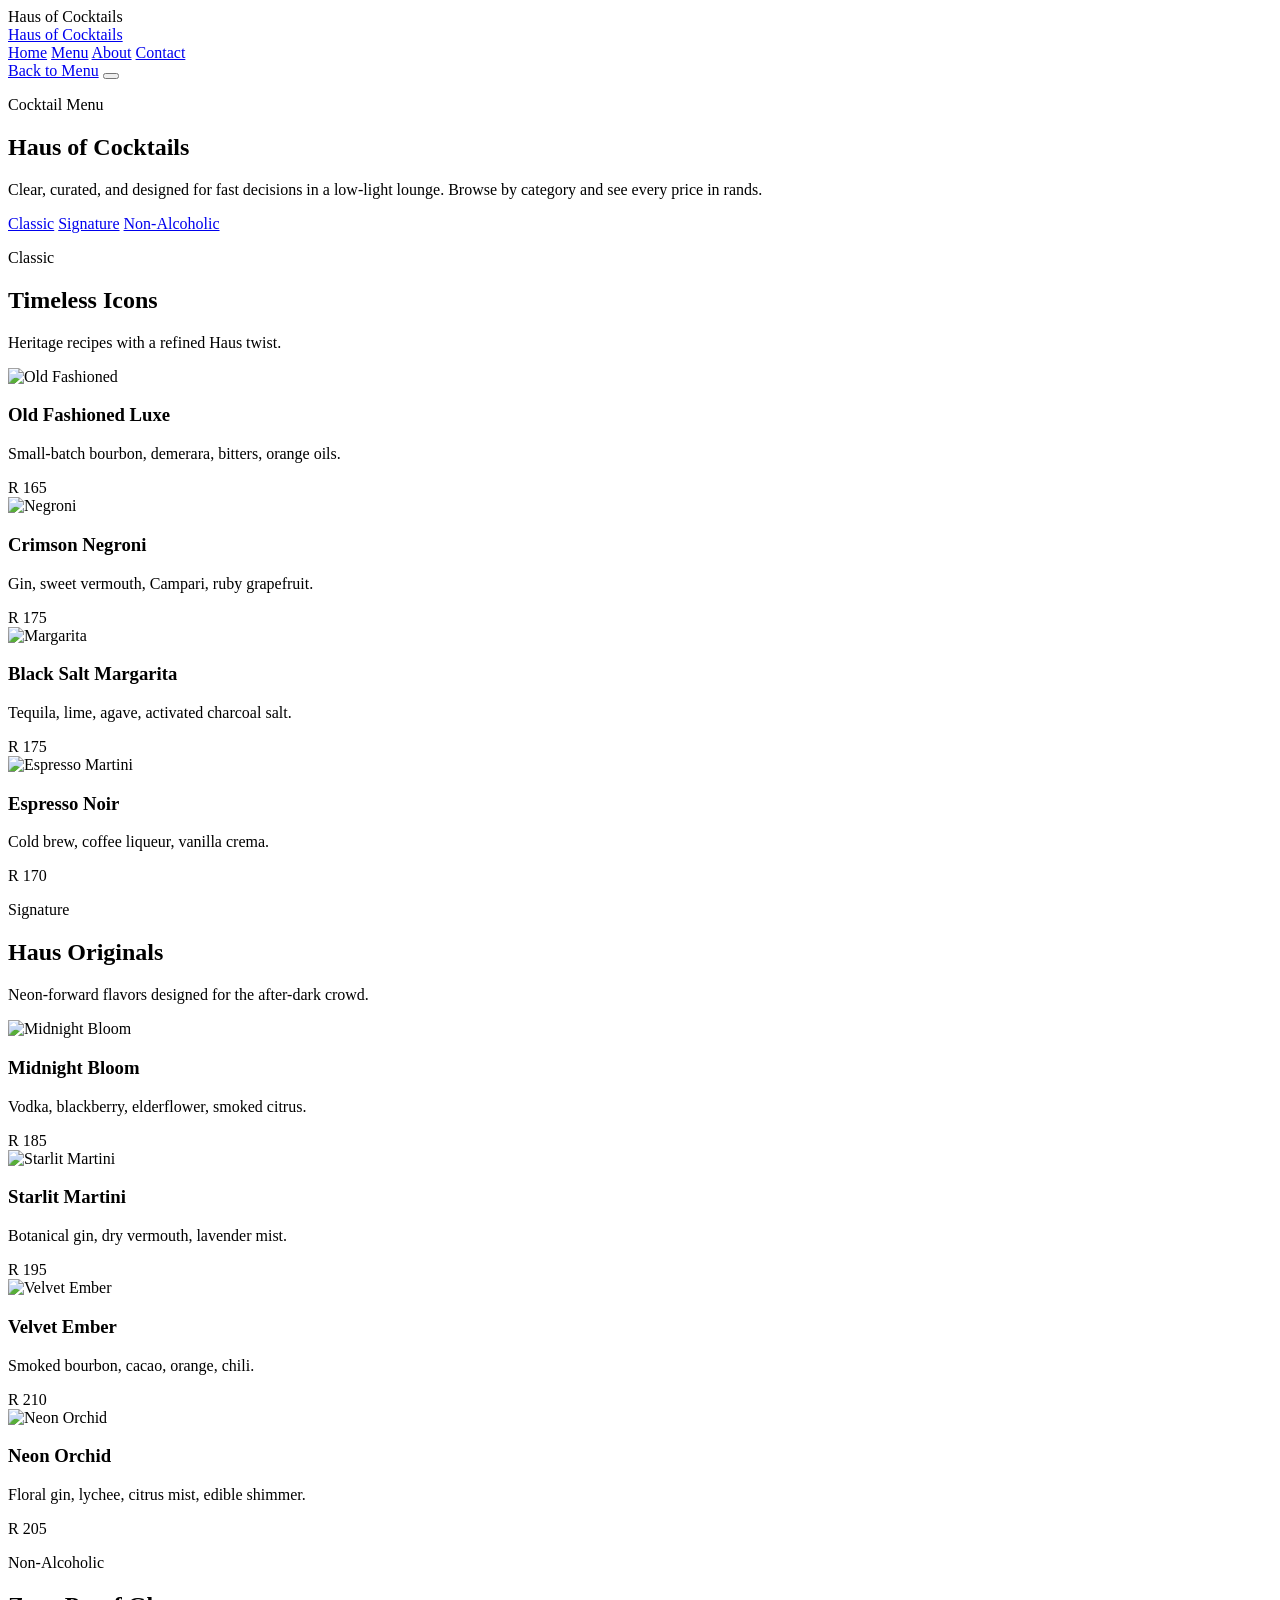
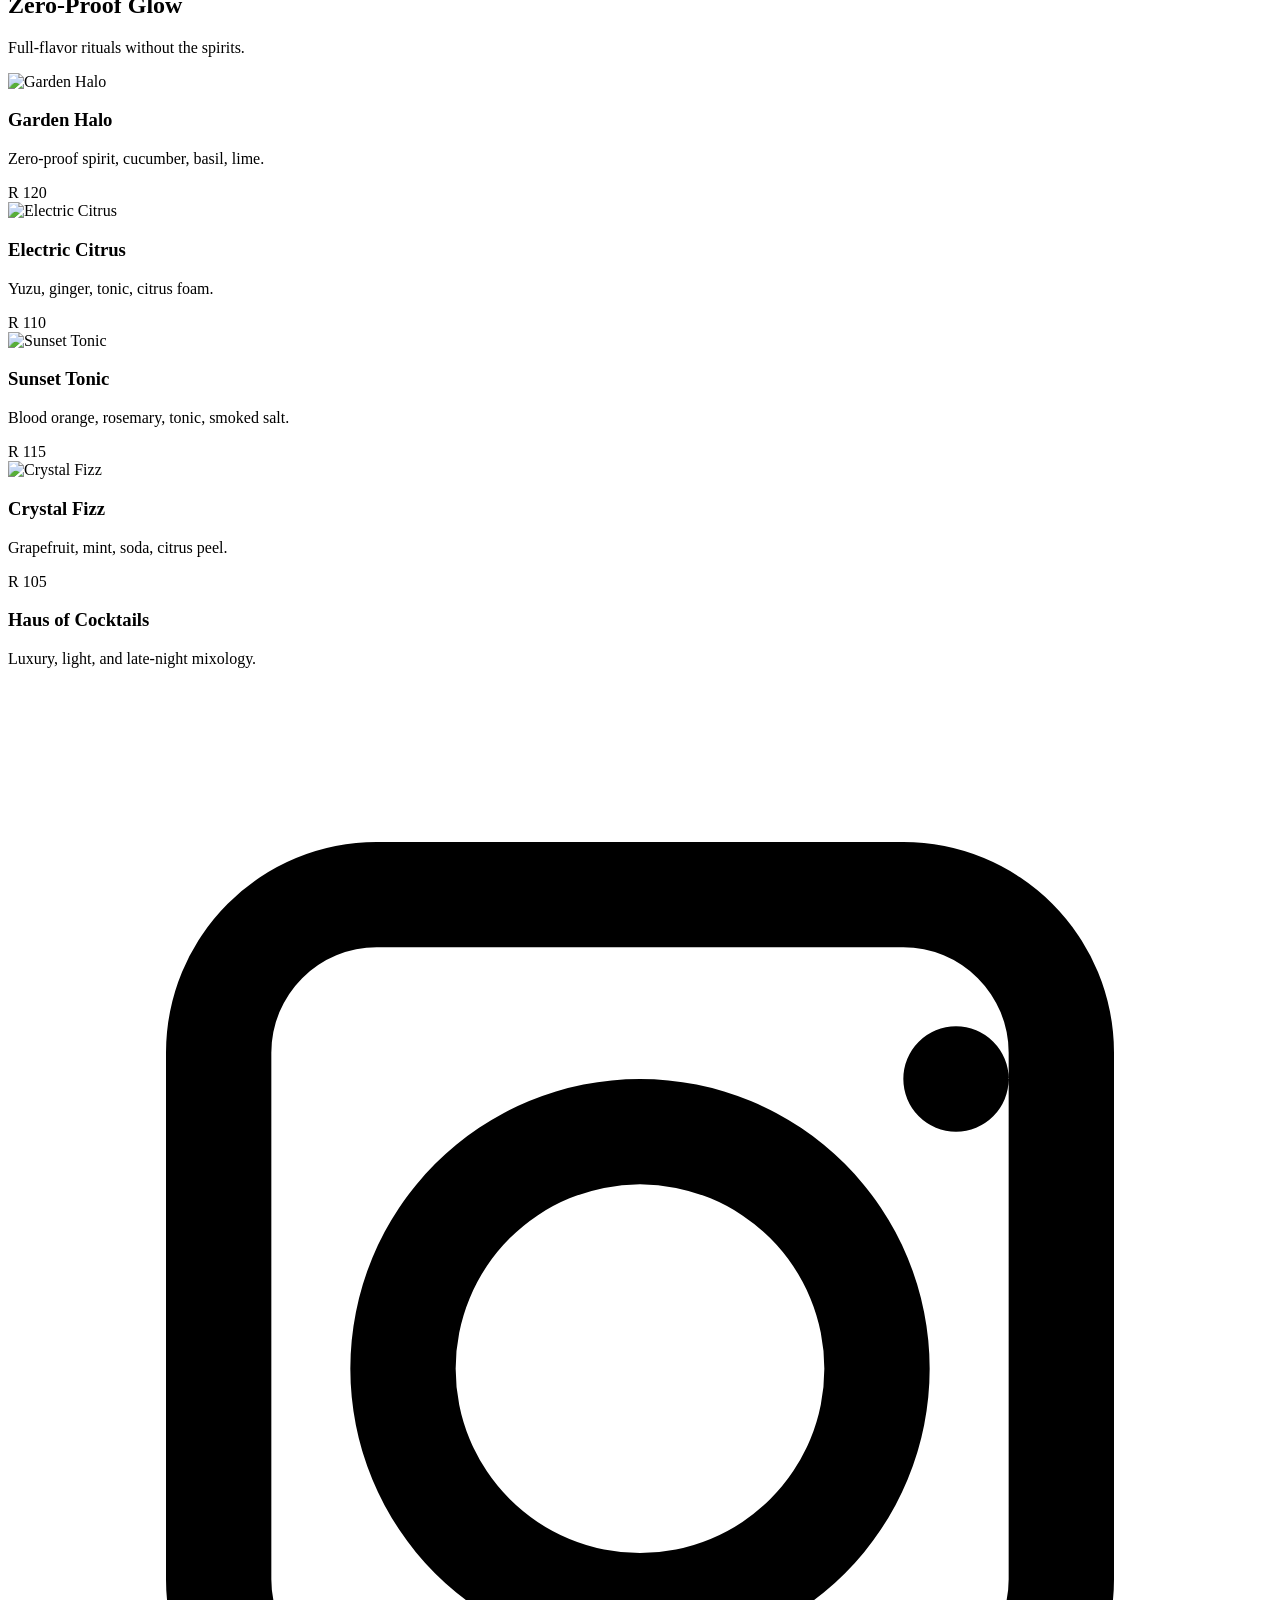
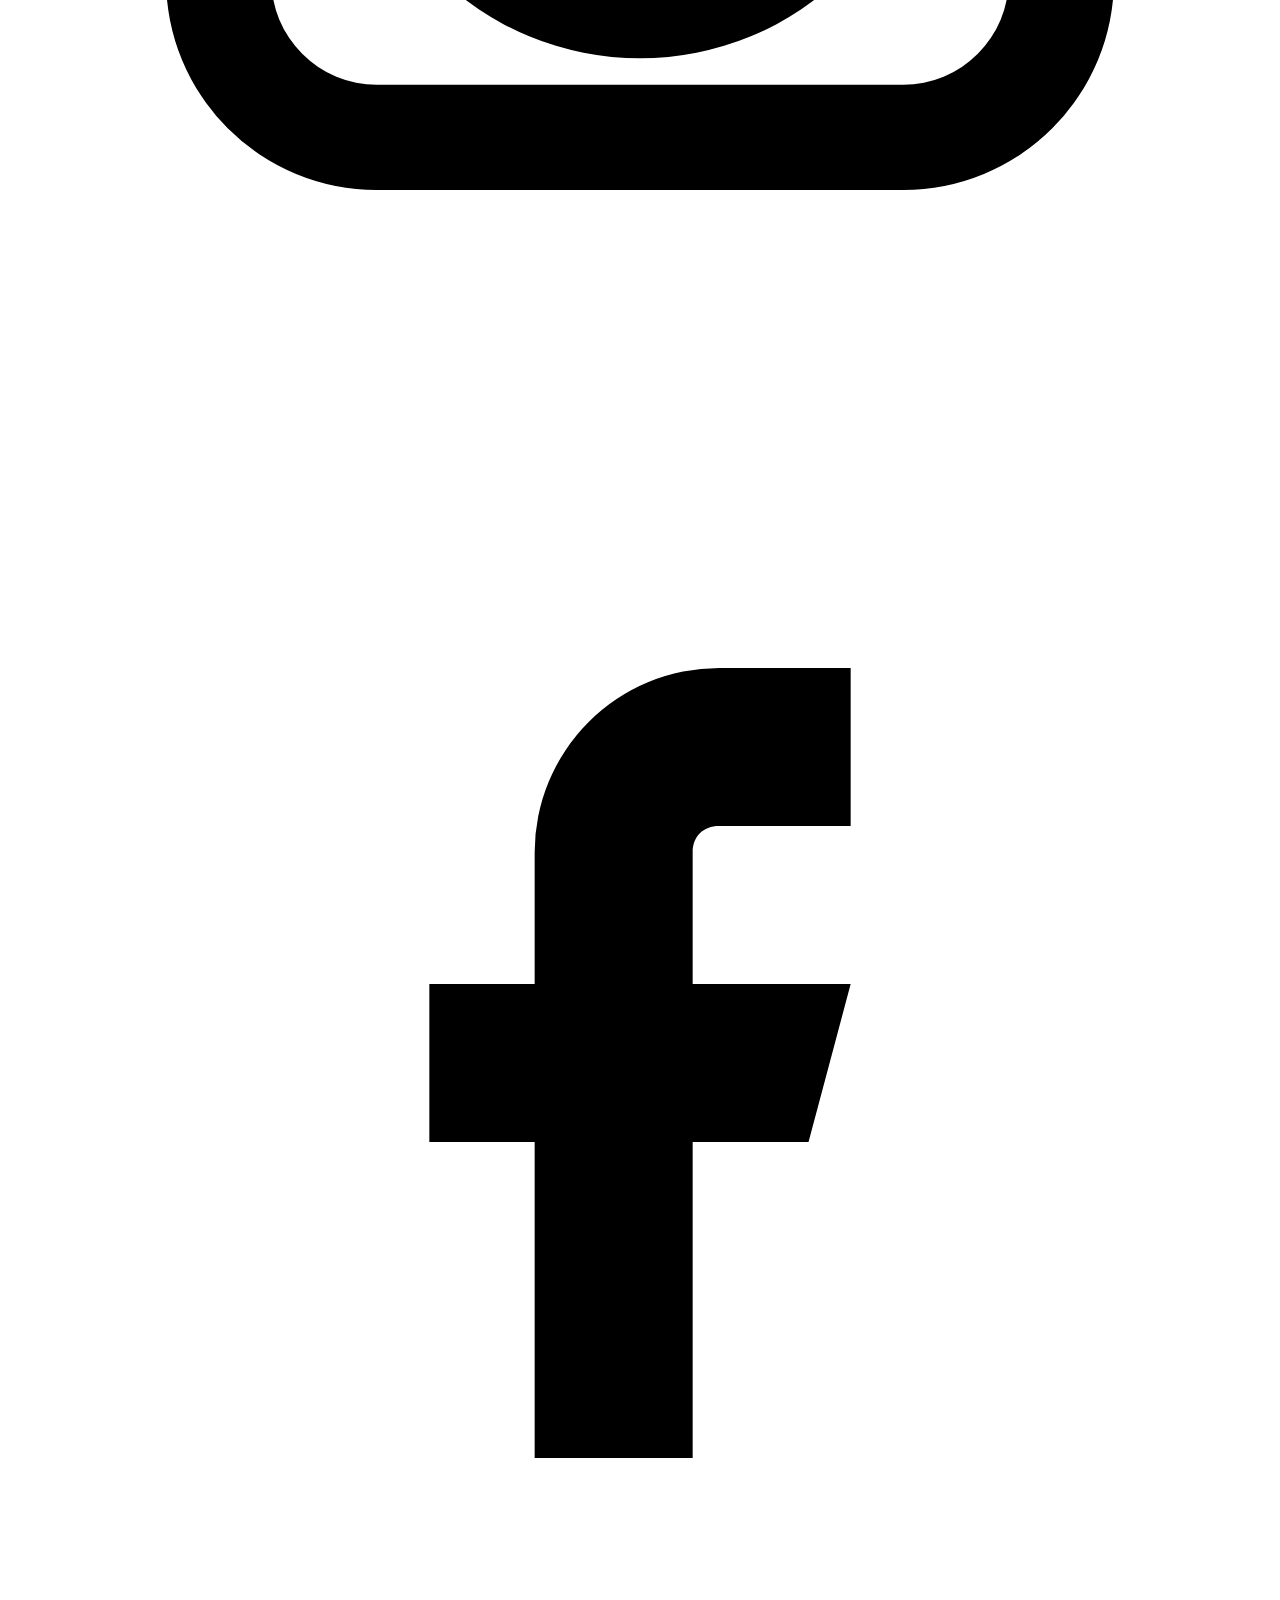
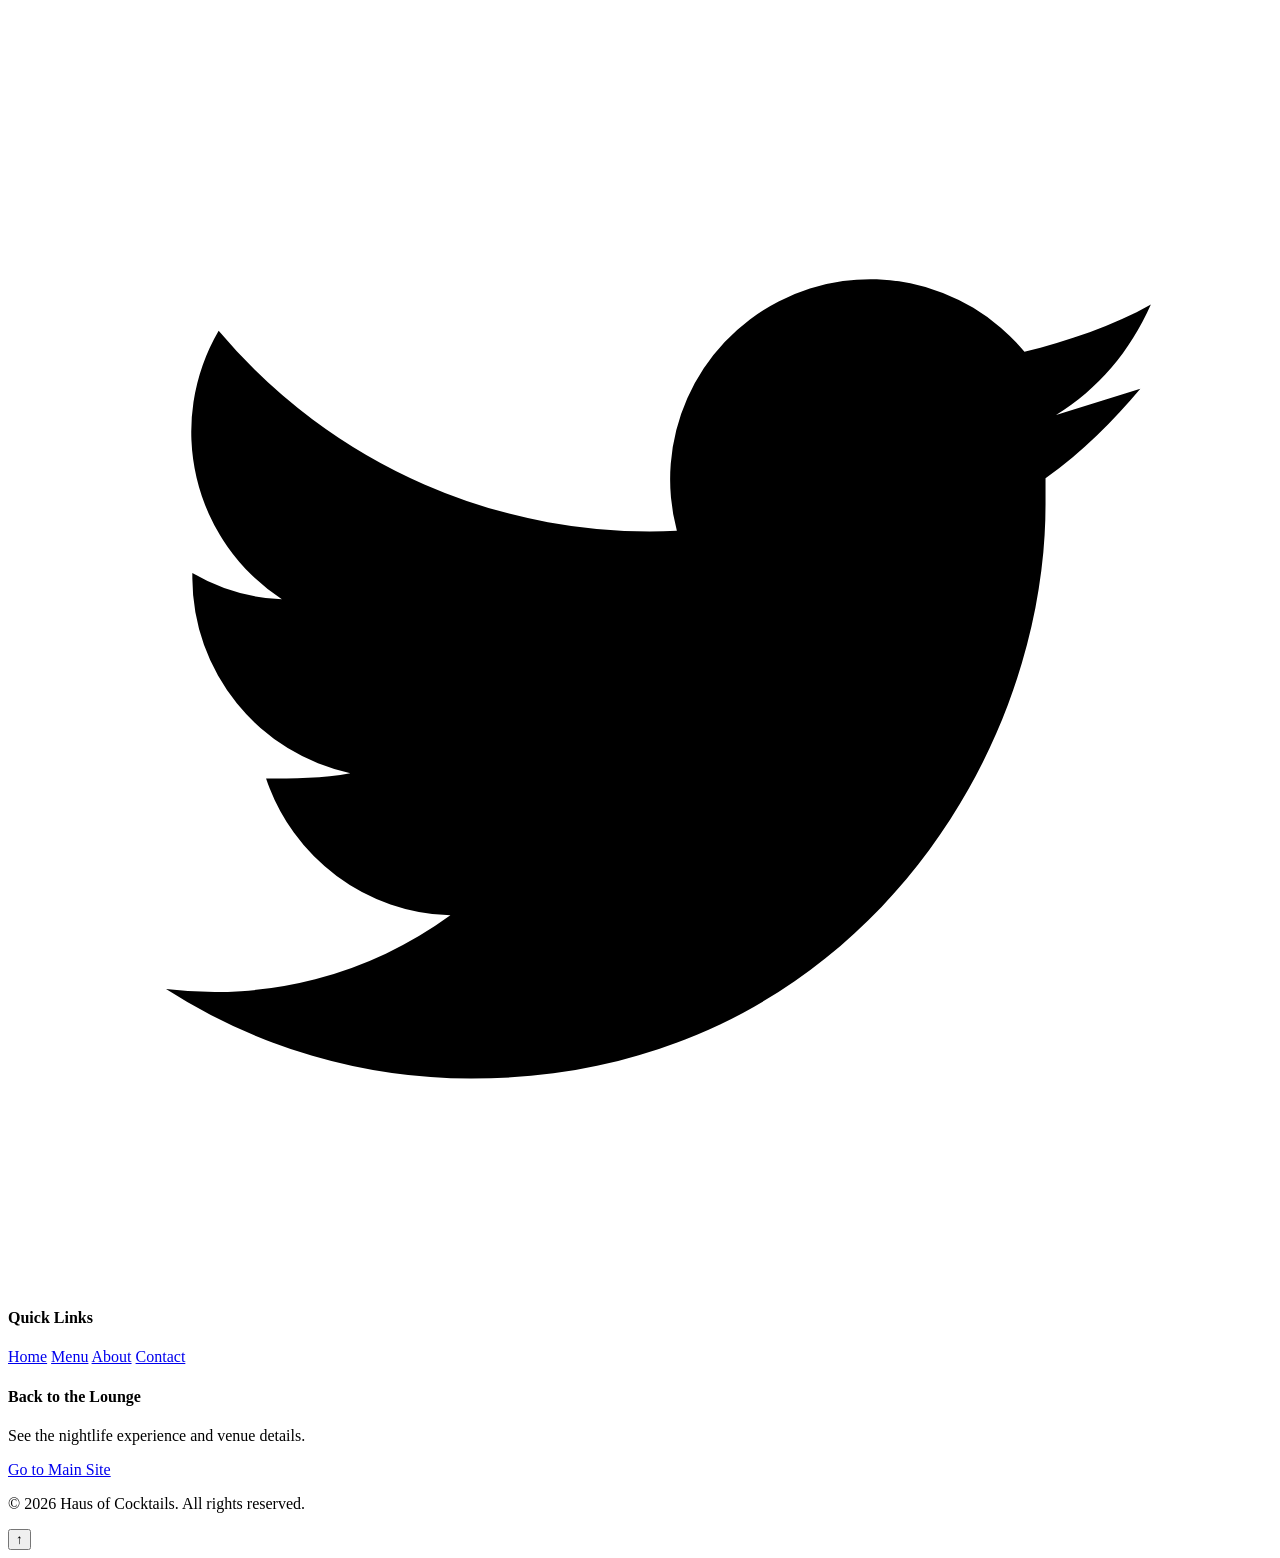
==== products/cocktails.html @ 45f26c11 "First Commit" ====
﻿<!doctype html>
<html lang="en">
<head>
  <meta charset="utf-8" />
  <meta name="viewport" content="width=device-width, initial-scale=1" />
  <title>Haus of Cocktails | Menu</title>
  <link rel="preconnect" href="https://fonts.googleapis.com" />
  <link rel="preconnect" href="https://fonts.gstatic.com" crossorigin />
  <link href="https://fonts.googleapis.com/css2?family=Cinzel:wght@400;600;700&family=Manrope:wght@300;400;500;600;700&display=swap" rel="stylesheet" />
  <link rel="stylesheet" href="index.css" />
</head>
<body>
  <div id="page-loader" aria-hidden="true">
    <div class="loader-inner">
      <div class="loader-logo">Haus of Cocktails</div>
      <div class="loader-bar"><span></span></div>
    </div>
  </div>

  <header class="site-header">
    <div class="nav-wrap">
      <a class="logo" href="index.html#home">Haus of Cocktails</a>
      <nav class="nav" id="primary-nav">
        <a href="index.html#home">Home</a>
        <a href="index.html#menu">Menu</a>
        <a href="index.html#about">About</a>
        <a href="index.html#contact">Contact</a>
      </nav>
      <div class="nav-actions">
        <a class="btn btn-ghost" href="index.html#menu">Back to Menu</a>
        <button class="nav-toggle" id="nav-toggle" aria-label="Toggle menu" aria-expanded="false">
          <span></span>
          <span></span>
          <span></span>
        </button>
      </div>
    </div>
  </header>

  <main>
    <section class="cocktails-hero" id="cocktails">
      <div class="hero-content reveal">
        <p class="eyebrow">Cocktail Menu</p>
        <h1>Haus of Cocktails</h1>
        <p>Clear, curated, and designed for fast decisions in a low-light lounge. Browse by category and see every price in rands.</p>
        <div class="cocktail-nav">
          <a href="#classic">Classic</a>
          <a href="#signature">Signature</a>
          <a href="#zero">Non-Alcoholic</a>
        </div>
      </div>
    </section>

    <section class="cocktail-section" id="classic">
      <p class="eyebrow">Classic</p>
      <h2>Timeless Icons</h2>
      <p class="section-subtitle">Heritage recipes with a refined Haus twist.</p>
      <div class="cocktail-list">
        <div class="cocktail-item reveal">
          <img src="https://images.unsplash.com/photo-1453825012366-3738046cb6c7?q=80&w=900&auto=format&fit=crop" alt="Old Fashioned" />
          <div class="cocktail-info">
            <h3>Old Fashioned Luxe</h3>
            <p>Small-batch bourbon, demerara, bitters, orange oils.</p>
          </div>
          <div class="cocktail-price">R 165</div>
        </div>
        <div class="cocktail-item reveal">
          <img src="https://images.unsplash.com/photo-1486947799489-3fabdd7d32b2?q=80&w=900&auto=format&fit=crop" alt="Negroni" />
          <div class="cocktail-info">
            <h3>Crimson Negroni</h3>
            <p>Gin, sweet vermouth, Campari, ruby grapefruit.</p>
          </div>
          <div class="cocktail-price">R 175</div>
        </div>
        <div class="cocktail-item reveal">
          <img src="https://images.unsplash.com/photo-1470337458703-46ad1756a187?q=80&w=900&auto=format&fit=crop" alt="Margarita" />
          <div class="cocktail-info">
            <h3>Black Salt Margarita</h3>
            <p>Tequila, lime, agave, activated charcoal salt.</p>
          </div>
          <div class="cocktail-price">R 175</div>
        </div>
        <div class="cocktail-item reveal">
          <img src="https://images.unsplash.com/photo-1455621481073-d5bc1c40e3cb?q=80&w=900&auto=format&fit=crop" alt="Espresso Martini" />
          <div class="cocktail-info">
            <h3>Espresso Noir</h3>
            <p>Cold brew, coffee liqueur, vanilla crema.</p>
          </div>
          <div class="cocktail-price">R 170</div>
        </div>
      </div>
    </section>

    <div class="cocktail-divider"></div>

    <section class="cocktail-section" id="signature">
      <p class="eyebrow">Signature</p>
      <h2>Haus Originals</h2>
      <p class="section-subtitle">Neon-forward flavors designed for the after-dark crowd.</p>
      <div class="cocktail-list">
        <div class="cocktail-item reveal">
          <img src="https://images.unsplash.com/photo-1527761939622-9119094630cf?q=80&w=900&auto=format&fit=crop" alt="Midnight Bloom" />
          <div class="cocktail-info">
            <h3>Midnight Bloom</h3>
            <p>Vodka, blackberry, elderflower, smoked citrus.</p>
          </div>
          <div class="cocktail-price">R 185</div>
        </div>
        <div class="cocktail-item reveal">
          <img src="https://images.unsplash.com/photo-1510626176961-4b37d0af6716?q=80&w=900&auto=format&fit=crop" alt="Starlit Martini" />
          <div class="cocktail-info">
            <h3>Starlit Martini</h3>
            <p>Botanical gin, dry vermouth, lavender mist.</p>
          </div>
          <div class="cocktail-price">R 195</div>
        </div>
        <div class="cocktail-item reveal">
          <img src="https://images.unsplash.com/photo-1504674900247-0877df9cc836?q=80&w=900&auto=format&fit=crop" alt="Velvet Ember" />
          <div class="cocktail-info">
            <h3>Velvet Ember</h3>
            <p>Smoked bourbon, cacao, orange, chili.</p>
          </div>
          <div class="cocktail-price">R 210</div>
        </div>
        <div class="cocktail-item reveal">
          <img src="https://images.unsplash.com/photo-1485265449635-ca623a55e95c?q=80&w=900&auto=format&fit=crop" alt="Neon Orchid" />
          <div class="cocktail-info">
            <h3>Neon Orchid</h3>
            <p>Floral gin, lychee, citrus mist, edible shimmer.</p>
          </div>
          <div class="cocktail-price">R 205</div>
        </div>
      </div>
    </section>

    <div class="cocktail-divider"></div>

    <section class="cocktail-section" id="zero">
      <p class="eyebrow">Non-Alcoholic</p>
      <h2>Zero-Proof Glow</h2>
      <p class="section-subtitle">Full-flavor rituals without the spirits.</p>
      <div class="cocktail-list">
        <div class="cocktail-item reveal">
          <img src="https://images.unsplash.com/photo-1504674900247-0877df9cc836?q=80&w=900&auto=format&fit=crop" alt="Garden Halo" />
          <div class="cocktail-info">
            <h3>Garden Halo</h3>
            <p>Zero-proof spirit, cucumber, basil, lime.</p>
          </div>
          <div class="cocktail-price">R 120</div>
        </div>
        <div class="cocktail-item reveal">
          <img src="https://images.unsplash.com/photo-1504674900247-0877df9cc836?q=80&w=900&auto=format&fit=crop" alt="Electric Citrus" />
          <div class="cocktail-info">
            <h3>Electric Citrus</h3>
            <p>Yuzu, ginger, tonic, citrus foam.</p>
          </div>
          <div class="cocktail-price">R 110</div>
        </div>
        <div class="cocktail-item reveal">
          <img src="https://images.unsplash.com/photo-1504674900247-0877df9cc836?q=80&w=900&auto=format&fit=crop" alt="Sunset Tonic" />
          <div class="cocktail-info">
            <h3>Sunset Tonic</h3>
            <p>Blood orange, rosemary, tonic, smoked salt.</p>
          </div>
          <div class="cocktail-price">R 115</div>
        </div>
        <div class="cocktail-item reveal">
          <img src="https://images.unsplash.com/photo-1504674900247-0877df9cc836?q=80&w=900&auto=format&fit=crop" alt="Crystal Fizz" />
          <div class="cocktail-info">
            <h3>Crystal Fizz</h3>
            <p>Grapefruit, mint, soda, citrus peel.</p>
          </div>
          <div class="cocktail-price">R 105</div>
        </div>
      </div>
    </section>
  </main>

  <footer class="site-footer">
    <div class="footer-grid">
      <div class="footer-brand">
        <h3>Haus of Cocktails</h3>
        <p>Luxury, light, and late-night mixology.</p>
        <div class="socials">
          <a href="#" aria-label="Instagram">
            <svg viewBox="0 0 24 24" aria-hidden="true"><path d="M7 3h10a4 4 0 0 1 4 4v10a4 4 0 0 1-4 4H7a4 4 0 0 1-4-4V7a4 4 0 0 1 4-4zm0 2a2 2 0 0 0-2 2v10a2 2 0 0 0 2 2h10a2 2 0 0 0 2-2V7a2 2 0 0 0-2-2H7zm5 2.5a5.5 5.5 0 1 1 0 11 5.5 5.5 0 0 1 0-11zm0 2a3.5 3.5 0 1 0 0 7 3.5 3.5 0 0 0 0-7zm6-3a1 1 0 1 1 0 2 1 1 0 0 1 0-2z"/></svg>
          </a>
          <a href="#" aria-label="Facebook">
            <svg viewBox="0 0 24 24" aria-hidden="true"><path d="M13.5 9H16V6h-2.5A3.5 3.5 0 0 0 10 9.5V12H8v3h2v6h3v-6h2.2l.8-3H13v-2.5c0-.3.2-.5.5-.5z"/></svg>
          </a>
          <a href="#" aria-label="Twitter">
            <svg viewBox="0 0 24 24" aria-hidden="true"><path d="M19.9 7.5c.8-.5 1.4-1.2 1.8-2.1-.7.4-1.6.7-2.4.9a3.8 3.8 0 0 0-6.6 3.4A10.7 10.7 0 0 1 4 5.9a3.8 3.8 0 0 0 1.2 5.1 3.7 3.7 0 0 1-1.7-.5v.1a3.8 3.8 0 0 0 3 3.7c-.5.1-1.1.1-1.6.1a3.8 3.8 0 0 0 3.5 2.6A7.6 7.6 0 0 1 3 18.4a10.7 10.7 0 0 0 5.8 1.7c7 0 10.9-5.9 10.9-10.9v-.5c.7-.5 1.3-1.1 1.8-1.7z"/></svg>
          </a>
        </div>
      </div>
      <div class="footer-links">
        <h4>Quick Links</h4>
        <a href="index.html#home">Home</a>
        <a href="index.html#menu">Menu</a>
        <a href="index.html#about">About</a>
        <a href="index.html#contact">Contact</a>
      </div>
      <div class="footer-cta">
        <h4>Back to the Lounge</h4>
        <p>See the nightlife experience and venue details.</p>
        <a class="btn btn-primary" href="index.html">Go to Main Site</a>
      </div>
    </div>
    <div class="footer-bottom">
      <p>© 2026 Haus of Cocktails. All rights reserved.</p>
    </div>
  </footer>

  <button class="back-to-top" id="back-to-top" aria-label="Back to top">↑</button>

  <script src="main.js"></script>
</body>
</html>
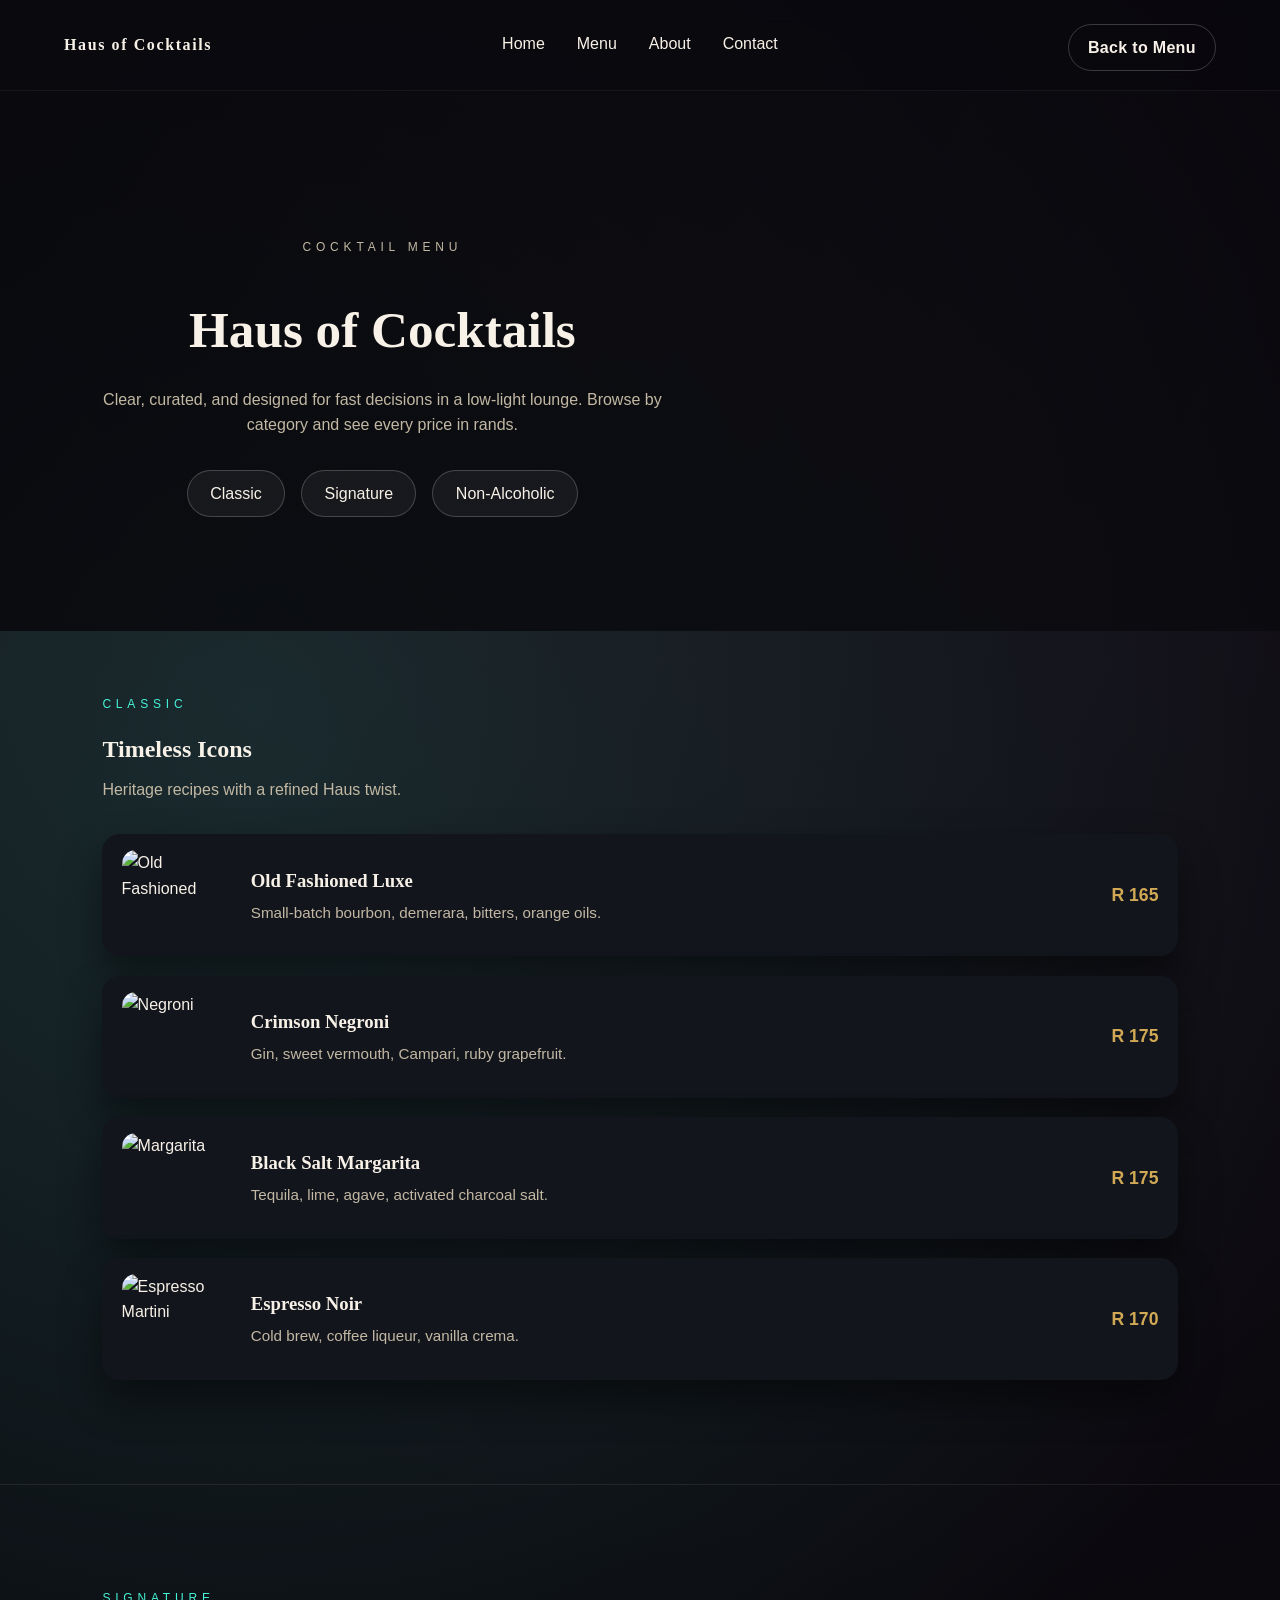
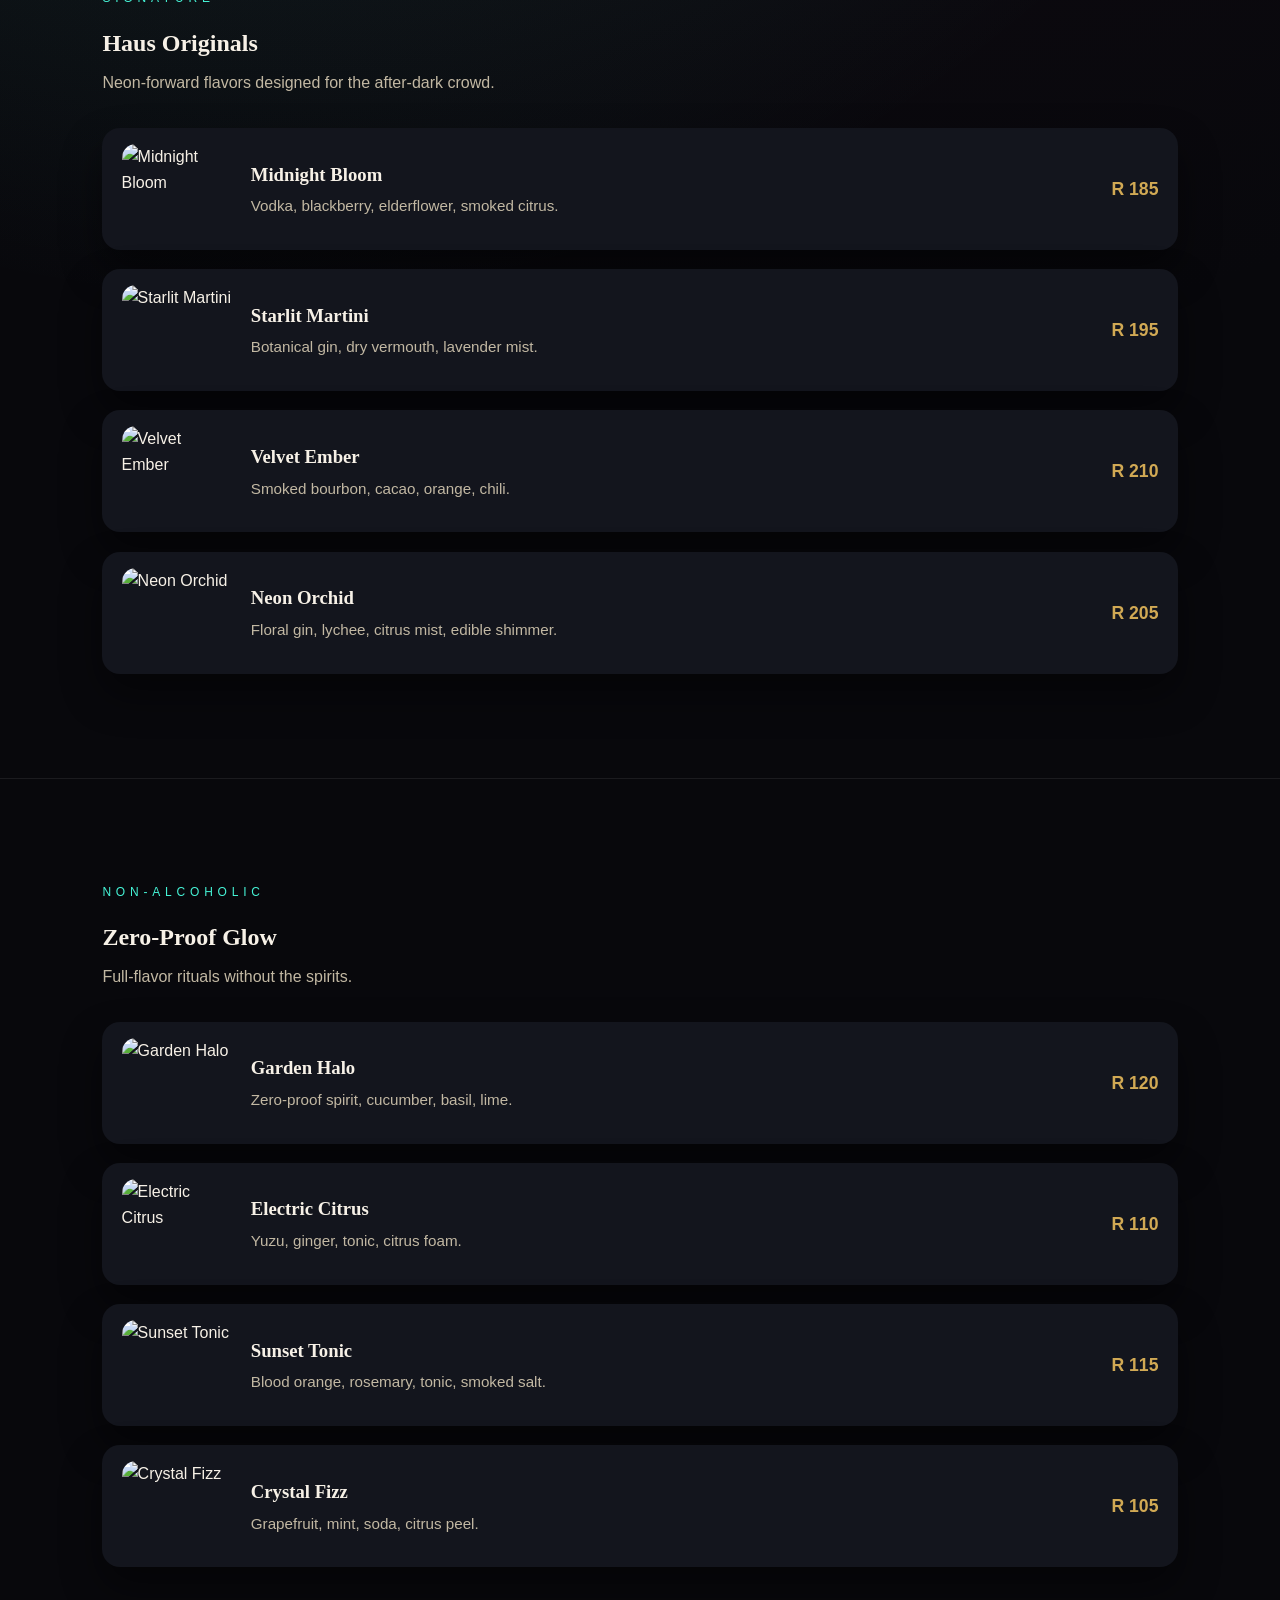
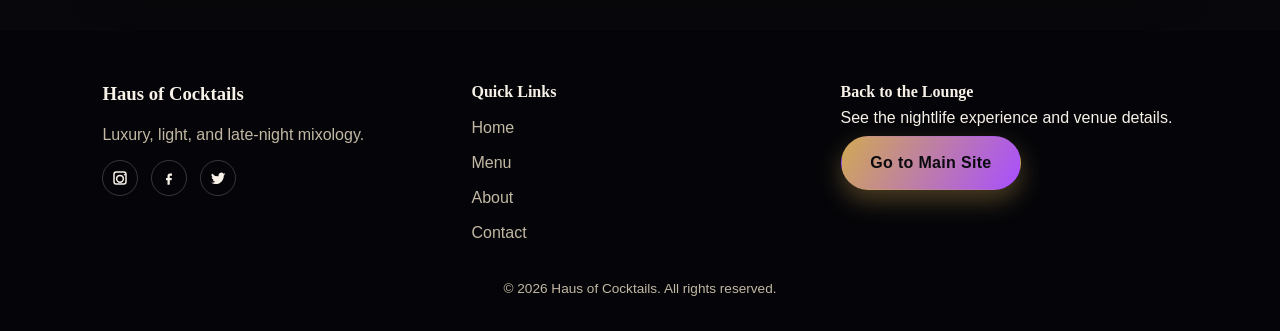
==== commit bcaac1d9: "file path" ====
--- a/products/cocktails.html
+++ b/products/cocktails.html
@@ -7,7 +7,7 @@
   <link rel="preconnect" href="https://fonts.googleapis.com" />
   <link rel="preconnect" href="https://fonts.gstatic.com" crossorigin />
   <link href="https://fonts.googleapis.com/css2?family=Cinzel:wght@400;600;700&family=Manrope:wght@300;400;500;600;700&display=swap" rel="stylesheet" />
-  <link rel="stylesheet" href="index.css" />
+  <link rel="stylesheet" href="../assets/index.css" />
 </head>
 <body>
   <div id="page-loader" aria-hidden="true">
@@ -21,13 +21,13 @@
     <div class="nav-wrap">
       <a class="logo" href="index.html#home">Haus of Cocktails</a>
       <nav class="nav" id="primary-nav">
-        <a href="index.html#home">Home</a>
-        <a href="index.html#menu">Menu</a>
-        <a href="index.html#about">About</a>
-        <a href="index.html#contact">Contact</a>
+        <a href="../index.html#home">Home</a>
+        <a href="../index.html#menu">Menu</a>
+        <a href="../index.html#about">About</a>
+        <a href="../index.html#contact">Contact</a>
       </nav>
       <div class="nav-actions">
-        <a class="btn btn-ghost" href="index.html#menu">Back to Menu</a>
+        <a class="btn btn-ghost" href="../index.html#menu">Back to Menu</a>
         <button class="nav-toggle" id="nav-toggle" aria-label="Toggle menu" aria-expanded="false">
           <span></span>
           <span></span>
@@ -195,15 +195,15 @@
       </div>
       <div class="footer-links">
         <h4>Quick Links</h4>
-        <a href="index.html#home">Home</a>
-        <a href="index.html#menu">Menu</a>
-        <a href="index.html#about">About</a>
-        <a href="index.html#contact">Contact</a>
+        <a href="../index.html#home">Home</a>
+        <a href="../index.html#menu">Menu</a>
+        <a href="../index.html#about">About</a>
+        <a href="../index.html#contact">Contact</a>
       </div>
       <div class="footer-cta">
         <h4>Back to the Lounge</h4>
         <p>See the nightlife experience and venue details.</p>
-        <a class="btn btn-primary" href="index.html">Go to Main Site</a>
+        <a class="btn btn-primary" href="../index.html">Go to Main Site</a>
       </div>
     </div>
     <div class="footer-bottom">
@@ -213,6 +213,6 @@
 
   <button class="back-to-top" id="back-to-top" aria-label="Back to top">↑</button>
 
-  <script src="main.js"></script>
+  <script src="../assets/main.js"></script>
 </body>
 </html>
--- a/assets/index.css
+++ b/assets/index.css
@@ -0,0 +1,828 @@
+﻿:root {
+  --bg: #08080c;
+  --bg-alt: #0f1016;
+  --card: #13151d;
+  --text: #f7f1e7;
+  --muted: #c2b8a3;
+  --gold: #d1a954;
+  --neon: #45f3d6;
+  --accent: #a84fff;
+  --shadow: 0 20px 40px rgba(0, 0, 0, 0.45);
+  --radius: 20px;
+}
+
+* {
+  box-sizing: border-box;
+  margin: 0;
+  padding: 0;
+}
+
+html {
+  scroll-behavior: smooth;
+}
+
+body {
+  font-family: "Manrope", sans-serif;
+  background: radial-gradient(circle at top, rgba(45, 20, 40, 0.45), transparent 55%),
+    radial-gradient(circle at 20% 20%, rgba(69, 243, 214, 0.18), transparent 40%),
+    var(--bg);
+  color: var(--text);
+  min-height: 100vh;
+  line-height: 1.6;
+  overflow-x: hidden;
+}
+
+img {
+  width: 100%;
+  height: 100%;
+  object-fit: cover;
+  display: block;
+}
+
+a {
+  color: inherit;
+  text-decoration: none;
+}
+
+button {
+  font-family: inherit;
+}
+
+#page-loader {
+  position: fixed;
+  inset: 0;
+  background: var(--bg);
+  display: grid;
+  place-items: center;
+  z-index: 2000;
+  transition: opacity 0.6s ease, visibility 0.6s ease;
+}
+
+#page-loader.hide {
+  opacity: 0;
+  visibility: hidden;
+}
+
+.loader-inner {
+  text-align: center;
+}
+
+.loader-logo {
+  font-family: "Cinzel", serif;
+  font-size: 1.6rem;
+  letter-spacing: 0.2rem;
+  text-transform: uppercase;
+  margin-bottom: 1.5rem;
+}
+
+.loader-bar {
+  width: 220px;
+  height: 4px;
+  background: rgba(255, 255, 255, 0.1);
+  border-radius: 999px;
+  overflow: hidden;
+}
+
+.loader-bar span {
+  display: block;
+  height: 100%;
+  width: 40%;
+  background: linear-gradient(90deg, var(--gold), var(--neon));
+  animation: load 1.2s infinite ease-in-out;
+}
+
+@keyframes load {
+  0% {
+    transform: translateX(-120%);
+  }
+  100% {
+    transform: translateX(240%);
+  }
+}
+
+.site-header {
+  position: sticky;
+  top: 0;
+  z-index: 1000;
+  background: rgba(8, 8, 12, 0.85);
+  -webkit-backdrop-filter: blur(12px);
+  backdrop-filter: blur(12px);
+  border-bottom: 1px solid rgba(255, 255, 255, 0.05);
+}
+
+.nav-wrap {
+  max-width: 1200px;
+  margin: 0 auto;
+  padding: 1.2rem 1.5rem;
+  display: flex;
+  align-items: center;
+  justify-content: space-between;
+  gap: 1rem;
+}
+
+.logo {
+  font-family: "Cinzel", serif;
+  font-weight: 700;
+  letter-spacing: 0.1rem;
+}
+
+.nav {
+  display: flex;
+  gap: 2rem;
+  font-weight: 500;
+}
+
+.nav a {
+  position: relative;
+  padding-bottom: 0.2rem;
+}
+
+.nav a::after {
+  content: "";
+  position: absolute;
+  left: 0;
+  bottom: 0;
+  width: 0;
+  height: 2px;
+  background: var(--gold);
+  transition: width 0.3s ease;
+}
+
+.nav a:hover::after {
+  width: 100%;
+}
+
+.nav-actions {
+  display: flex;
+  align-items: center;
+  gap: 1rem;
+}
+
+.nav-toggle {
+  display: none;
+  flex-direction: column;
+  gap: 5px;
+  background: none;
+  border: 1px solid rgba(255, 255, 255, 0.2);
+  padding: 0.5rem;
+  border-radius: 10px;
+  cursor: pointer;
+}
+
+.nav-toggle span {
+  width: 22px;
+  height: 2px;
+  background: var(--text);
+  transition: transform 0.3s ease;
+}
+
+.btn {
+  display: inline-flex;
+  align-items: center;
+  justify-content: center;
+  gap: 0.5rem;
+  padding: 0.85rem 1.8rem;
+  border-radius: 999px;
+  font-weight: 600;
+  letter-spacing: 0.02rem;
+  margin-top: 5px;
+  transition: transform 0.3s ease, box-shadow 0.3s ease, background 0.3s ease, color 0.3s ease;
+  border: 1px solid transparent;
+}
+
+.btn-primary {
+  background: linear-gradient(120deg, var(--gold), var(--accent));
+  color: #0a0a0f;
+  box-shadow: 0 10px 25px rgba(209, 169, 84, 0.35);
+}
+
+.btn-primary:hover {
+  transform: translateY(-2px);
+  box-shadow: 0 14px 35px rgba(168, 79, 255, 0.45);
+}
+
+.btn-outline {
+  border-color: rgba(255, 255, 255, 0.5);
+  color: var(--text);
+}
+
+.btn-outline:hover {
+  border-color: var(--neon);
+  color: var(--neon);
+  transform: translateY(-2px);
+}
+
+.btn-ghost {
+  border-color: rgba(255, 255, 255, 0.2);
+  color: var(--text);
+  padding: 0.6rem 1.2rem;
+}
+
+.hero {
+  min-height: 90vh;
+  display: grid;
+  grid-template-columns: repeat(auto-fit, minmax(280px, 1fr));
+  align-items: center;
+  justify-items: center;
+  gap: 3rem;
+  padding: 6rem 8vw 4rem;
+  position: relative;
+  overflow: hidden;
+  background: linear-gradient(120deg, rgba(8, 8, 12, 0.9), rgba(8, 8, 12, 0.6)),
+    url("https://images.unsplash.com/photo-1488263590619-b65ea9d8dc6c?q=80&w=2000&auto=format&fit=crop") center/cover no-repeat;
+}
+
+.hero::after {
+  content: "";
+  position: absolute;
+  inset: 0;
+  background: radial-gradient(circle at 20% 20%, rgba(209, 169, 84, 0.35), transparent 50%),
+    radial-gradient(circle at 80% 30%, rgba(69, 243, 214, 0.3), transparent 40%);
+  mix-blend-mode: screen;
+  pointer-events: none;
+}
+
+.hero-glow {
+  position: absolute;
+  width: 420px;
+  height: 420px;
+  background: radial-gradient(circle, rgba(69, 243, 214, 0.35), transparent 70%);
+  top: -120px;
+  right: -100px;
+  filter: blur(20px);
+  z-index: 0;
+}
+
+.hero-content {
+  position: relative;
+  z-index: 1;
+  max-width: 560px;
+  text-align: center;
+}
+
+.eyebrow {
+  text-transform: uppercase;
+  letter-spacing: 0.3rem;
+  font-size: 0.75rem;
+  color: var(--neon);
+  margin-bottom: 1rem;
+}
+
+h1,
+h2,
+h3,
+h4 {
+  font-family: "Cinzel", serif;
+  font-weight: 600;
+}
+
+.hero h1 {
+  font-size: clamp(2.8rem, 5vw, 4.5rem);
+  margin-bottom: 1rem;
+}
+
+.subtitle {
+  color: var(--muted);
+  font-size: 1.1rem;
+  margin-bottom: 2rem;
+}
+
+.hero-actions {
+  display: flex;
+  flex-wrap: wrap;
+  gap: 1rem;
+  margin-bottom: 2.5rem;
+  justify-content: center;
+}
+
+.hero-stats {
+  display: grid;
+  grid-template-columns: repeat(auto-fit, minmax(160px, 1fr));
+  gap: 1.5rem;
+  justify-items: center;
+}
+
+.hero-stats span {
+  font-size: 1.5rem;
+  font-weight: 700;
+  color: var(--gold);
+}
+
+.hero-stats small {
+  color: var(--muted);
+}
+
+.hero-card {
+  position: relative;
+  z-index: 1;
+  background: rgba(19, 21, 29, 0.9);
+  border-radius: var(--radius);
+  overflow: hidden;
+  box-shadow: var(--shadow);
+  margin: 0 auto;
+}
+
+.hero-card-content {
+  padding: 1.5rem;
+}
+
+.hero-card .label {
+  color: var(--neon);
+  text-transform: uppercase;
+  letter-spacing: 0.2rem;
+  font-size: 0.75rem;
+  margin-bottom: 0.5rem;
+}
+
+section {
+  padding: 5rem 8vw;
+}
+
+.section-title,
+.section-head {
+  text-align: center;
+  max-width: 700px;
+  margin: 0 auto 3rem;
+}
+
+.section-title p,
+.section-head p {
+  color: var(--muted);
+}
+
+.featured {
+  display: grid;
+  grid-template-columns: repeat(auto-fit, minmax(280px, 1fr));
+  gap: 3rem;
+  align-items: center;
+  background: var(--bg-alt);
+}
+
+.featured-visual {
+  position: relative;
+  border-radius: var(--radius);
+  overflow: hidden;
+  box-shadow: var(--shadow);
+}
+
+.featured-badge {
+  position: absolute;
+  top: 1rem;
+  right: 1rem;
+  background: rgba(10, 10, 15, 0.8);
+  border: 1px solid var(--gold);
+  padding: 0.4rem 0.8rem;
+  border-radius: 999px;
+  font-size: 0.8rem;
+  color: var(--gold);
+}
+
+.menu {
+  background: linear-gradient(180deg, rgba(19, 21, 29, 0.6), transparent 40%);
+}
+
+.menu-filters {
+  display: flex;
+  flex-wrap: wrap;
+  gap: 1rem;
+  justify-content: center;
+  margin-bottom: 2rem;
+}
+
+.filter-btn {
+  background: rgba(255, 255, 255, 0.05);
+  border: 1px solid rgba(255, 255, 255, 0.1);
+  color: var(--text);
+  padding: 0.6rem 1.4rem;
+  border-radius: 999px;
+  cursor: pointer;
+  transition: all 0.3s ease;
+}
+
+.filter-btn.active,
+.filter-btn:hover {
+  background: var(--gold);
+  color: #0a0a0f;
+  box-shadow: 0 10px 25px rgba(209, 169, 84, 0.4);
+}
+
+.menu-grid {
+  display: grid;
+  grid-template-columns: repeat(auto-fit, minmax(220px, 1fr));
+  gap: 1.8rem;
+}
+
+.menu-card {
+  background: var(--card);
+  border-radius: var(--radius);
+  overflow: hidden;
+  box-shadow: var(--shadow);
+  transition: transform 0.3s ease, box-shadow 0.3s ease;
+}
+
+.menu-category {
+  display: block;
+}
+
+.menu-category span {
+  color: var(--neon);
+  font-weight: 600;
+}
+
+.menu-card:hover {
+  transform: translateY(-6px) scale(1.01);
+  box-shadow: 0 25px 45px rgba(0, 0, 0, 0.55);
+}
+
+.menu-info {
+  padding: 1.2rem;
+  display: grid;
+  gap: 0.6rem;
+}
+
+.menu-info span {
+  color: var(--gold);
+  font-weight: 700;
+}
+
+.menu-card.hide {
+  display: none;
+}
+
+.menu-cta {
+  margin-top: 2.5rem;
+  text-align: center;
+  margin-bottom: 40px;
+}
+
+.happy-hour {
+  background: radial-gradient(circle at top, rgba(168, 79, 255, 0.2), transparent 50%),
+    url("https://images.unsplash.com/photo-1485265449635-ca623a55e95c?q=80&w=2000&auto=format&fit=crop") center/cover no-repeat;
+  position: relative;
+  color: var(--text);
+  text-align: center;
+}
+
+.happy-hour::before {
+  content: "";
+  position: absolute;
+  inset: 0;
+  background: rgba(8, 8, 12, 0.75);
+}
+
+.happy-content {
+  position: relative;
+  z-index: 1;
+  max-width: 600px;
+  margin: 0 auto;
+}
+
+.happy-badge {
+  display: inline-block;
+  margin-bottom: 1rem;
+  padding: 0.5rem 1.2rem;
+  border-radius: 999px;
+  background: rgba(69, 243, 214, 0.2);
+  border: 1px solid var(--neon);
+  color: var(--neon);
+  box-shadow: 0 0 20px rgba(69, 243, 214, 0.5);
+}
+
+.about {
+  display: grid;
+  grid-template-columns: repeat(auto-fit, minmax(280px, 1fr));
+  gap: 3rem;
+  align-items: center;
+  background: var(--bg-alt);
+}
+
+.about-image {
+  border-radius: var(--radius);
+  overflow: hidden;
+  box-shadow: var(--shadow);
+}
+
+.about-text p {
+  color: var(--muted);
+  margin-bottom: 1.5rem;
+}
+
+.about-highlights {
+  display: grid;
+  gap: 1.2rem;
+}
+
+.about-highlights h4 {
+  margin-bottom: 0.3rem;
+}
+
+.testimonials {
+  background: linear-gradient(180deg, rgba(8, 8, 12, 0.7), rgba(8, 8, 12, 0.9));
+}
+
+.testimonial-grid {
+  display: grid;
+  grid-template-columns: repeat(auto-fit, minmax(240px, 1fr));
+  gap: 1.5rem;
+}
+
+.testimonial-card {
+  background: var(--card);
+  border-radius: var(--radius);
+  padding: 1.6rem;
+  border: 1px solid rgba(255, 255, 255, 0.08);
+  box-shadow: var(--shadow);
+}
+
+.testimonial-card p {
+  color: var(--muted);
+  margin-bottom: 1rem;
+}
+
+.contact {
+  background: var(--bg-alt);
+}
+
+.contact-grid {
+  display: grid;
+  gap: 2rem;
+  grid-template-columns: repeat(auto-fit, minmax(260px, 1fr));
+  align-items: start;
+}
+
+.contact-details {
+  display: grid;
+  gap: 1.5rem;
+}
+
+.detail-block ul {
+  list-style: none;
+  color: var(--muted);
+  display: grid;
+  gap: 0.4rem;
+}
+
+.map iframe {
+  width: 100%;
+  min-height: 260px;
+  border: 0;
+  border-radius: var(--radius);
+  box-shadow: var(--shadow);
+}
+
+.site-footer {
+  background: #050509;
+  padding: 3rem 8vw 2rem;
+}
+
+.footer-grid {
+  display: grid;
+  gap: 2rem;
+  grid-template-columns: repeat(auto-fit, minmax(220px, 1fr));
+}
+
+.footer-brand p {
+  color: var(--muted);
+  margin: 0.8rem 0;
+}
+
+.footer-links {
+  display: grid;
+  gap: 0.6rem;
+}
+
+.footer-links a {
+  color: var(--muted);
+}
+
+.footer-links a:hover {
+  color: var(--gold);
+}
+
+.socials {
+  display: flex;
+  gap: 0.8rem;
+}
+
+.socials a {
+  width: 36px;
+  height: 36px;
+  border-radius: 50%;
+  border: 1px solid rgba(255, 255, 255, 0.2);
+  display: grid;
+  place-items: center;
+  transition: all 0.3s ease;
+}
+
+.socials a:hover {
+  border-color: var(--neon);
+  color: var(--neon);
+  transform: translateY(-2px);
+}
+
+.socials svg {
+  width: 18px;
+  height: 18px;
+  fill: currentColor;
+}
+
+.footer-bottom {
+  text-align: center;
+  margin-top: 2rem;
+  color: var(--muted);
+  font-size: 0.85rem;
+}
+
+.back-to-top {
+  position: fixed;
+  right: 1.5rem;
+  bottom: 1.5rem;
+  background: rgba(209, 169, 84, 0.9);
+  color: #0a0a0f;
+  border: none;
+  width: 44px;
+  height: 44px;
+  border-radius: 50%;
+  cursor: pointer;
+  display: grid;
+  place-items: center;
+  opacity: 0;
+  pointer-events: none;
+  transition: all 0.3s ease;
+}
+
+.back-to-top.show {
+  opacity: 1;
+  pointer-events: auto;
+  transform: translateY(-4px);
+}
+
+.reveal {
+  opacity: 0;
+  transform: translateY(30px);
+  transition: opacity 0.8s ease, transform 0.8s ease;
+}
+
+.reveal.in-view {
+  opacity: 1;
+  transform: translateY(0);
+}
+
+.cocktails-hero {
+  min-height: 60vh;
+  display: grid;
+  align-items: center;
+  padding: 6rem 8vw 4rem;
+  text-align: center;
+  background: linear-gradient(120deg, rgba(8, 8, 12, 0.9), rgba(8, 8, 12, 0.7)),
+    url("https://images.unsplash.com/photo-1486947799489-3fabdd7d32b2?q=80&w=2000&auto=format&fit=crop") center/cover no-repeat;
+}
+
+.cocktails-hero h1 {
+  font-size: clamp(2.6rem, 4vw, 4rem);
+  margin-bottom: 1rem;
+}
+
+.cocktails-hero p {
+  color: var(--muted);
+  max-width: 720px;
+  margin: 0 auto 2rem;
+}
+
+.cocktail-nav {
+  display: flex;
+  flex-wrap: wrap;
+  justify-content: center;
+  gap: 1rem;
+}
+
+.cocktail-nav a {
+  padding: 0.6rem 1.4rem;
+  border-radius: 999px;
+  border: 1px solid rgba(255, 255, 255, 0.2);
+  background: rgba(255, 255, 255, 0.05);
+  transition: all 0.3s ease;
+}
+
+.cocktail-nav a:hover {
+  border-color: var(--neon);
+  color: var(--neon);
+  transform: translateY(-2px);
+}
+
+.cocktail-section {
+  padding: 4rem 8vw;
+}
+
+.cocktail-section h2 {
+  margin-bottom: 0.5rem;
+}
+
+.cocktail-section .section-subtitle {
+  color: var(--muted);
+  margin-bottom: 2rem;
+}
+
+.cocktail-list {
+  display: grid;
+  gap: 1.2rem;
+}
+
+.cocktail-item {
+  display: grid;
+  grid-template-columns: 110px 1fr auto;
+  gap: 1.2rem;
+  align-items: center;
+  background: var(--card);
+  border-radius: 18px;
+  padding: 1rem 1.2rem;
+  box-shadow: var(--shadow);
+}
+
+.cocktail-item img {
+  width: 110px;
+  height: 90px;
+  border-radius: 14px;
+}
+
+.cocktail-info h3 {
+  margin-bottom: 0.3rem;
+}
+
+.cocktail-info p {
+  color: var(--muted);
+  font-size: 0.95rem;
+}
+
+.cocktail-price {
+  font-weight: 700;
+  color: var(--gold);
+  font-size: 1.1rem;
+}
+
+.cocktail-divider {
+  height: 1px;
+  background: rgba(255, 255, 255, 0.08);
+  margin: 2.5rem 0;
+}
+
+@media (max-width: 960px) {
+  .nav {
+    position: absolute;
+    top: 100%;
+    right: 1.5rem;
+    background: rgba(10, 10, 15, 0.95);
+    border: 1px solid rgba(255, 255, 255, 0.1);
+    border-radius: 16px;
+    display: grid;
+    gap: 1rem;
+    padding: 1.2rem 1.5rem;
+    transform: translateY(-10px);
+    opacity: 0;
+    pointer-events: none;
+    transition: all 0.3s ease;
+  }
+
+  .nav.open {
+    opacity: 1;
+    pointer-events: auto;
+    transform: translateY(0);
+  }
+
+  .nav-actions .btn-ghost {
+    display: none;
+  }
+
+  .nav-toggle {
+    display: flex;
+  }
+}
+
+@media (max-width: 720px) {
+  .hero {
+    padding-top: 5rem;
+  }
+
+  .hero-actions {
+    flex-direction: column;
+    align-items: flex-start;
+  }
+
+  .hero-card {
+    max-width: 420px;
+  }
+
+  .cocktail-item {
+    grid-template-columns: 1fr;
+    text-align: left;
+  }
+
+  .cocktail-item img {
+    width: 100%;
+    height: 180px;
+  }
+
+  .cocktail-price {
+    justify-self: start;
+  }
+}
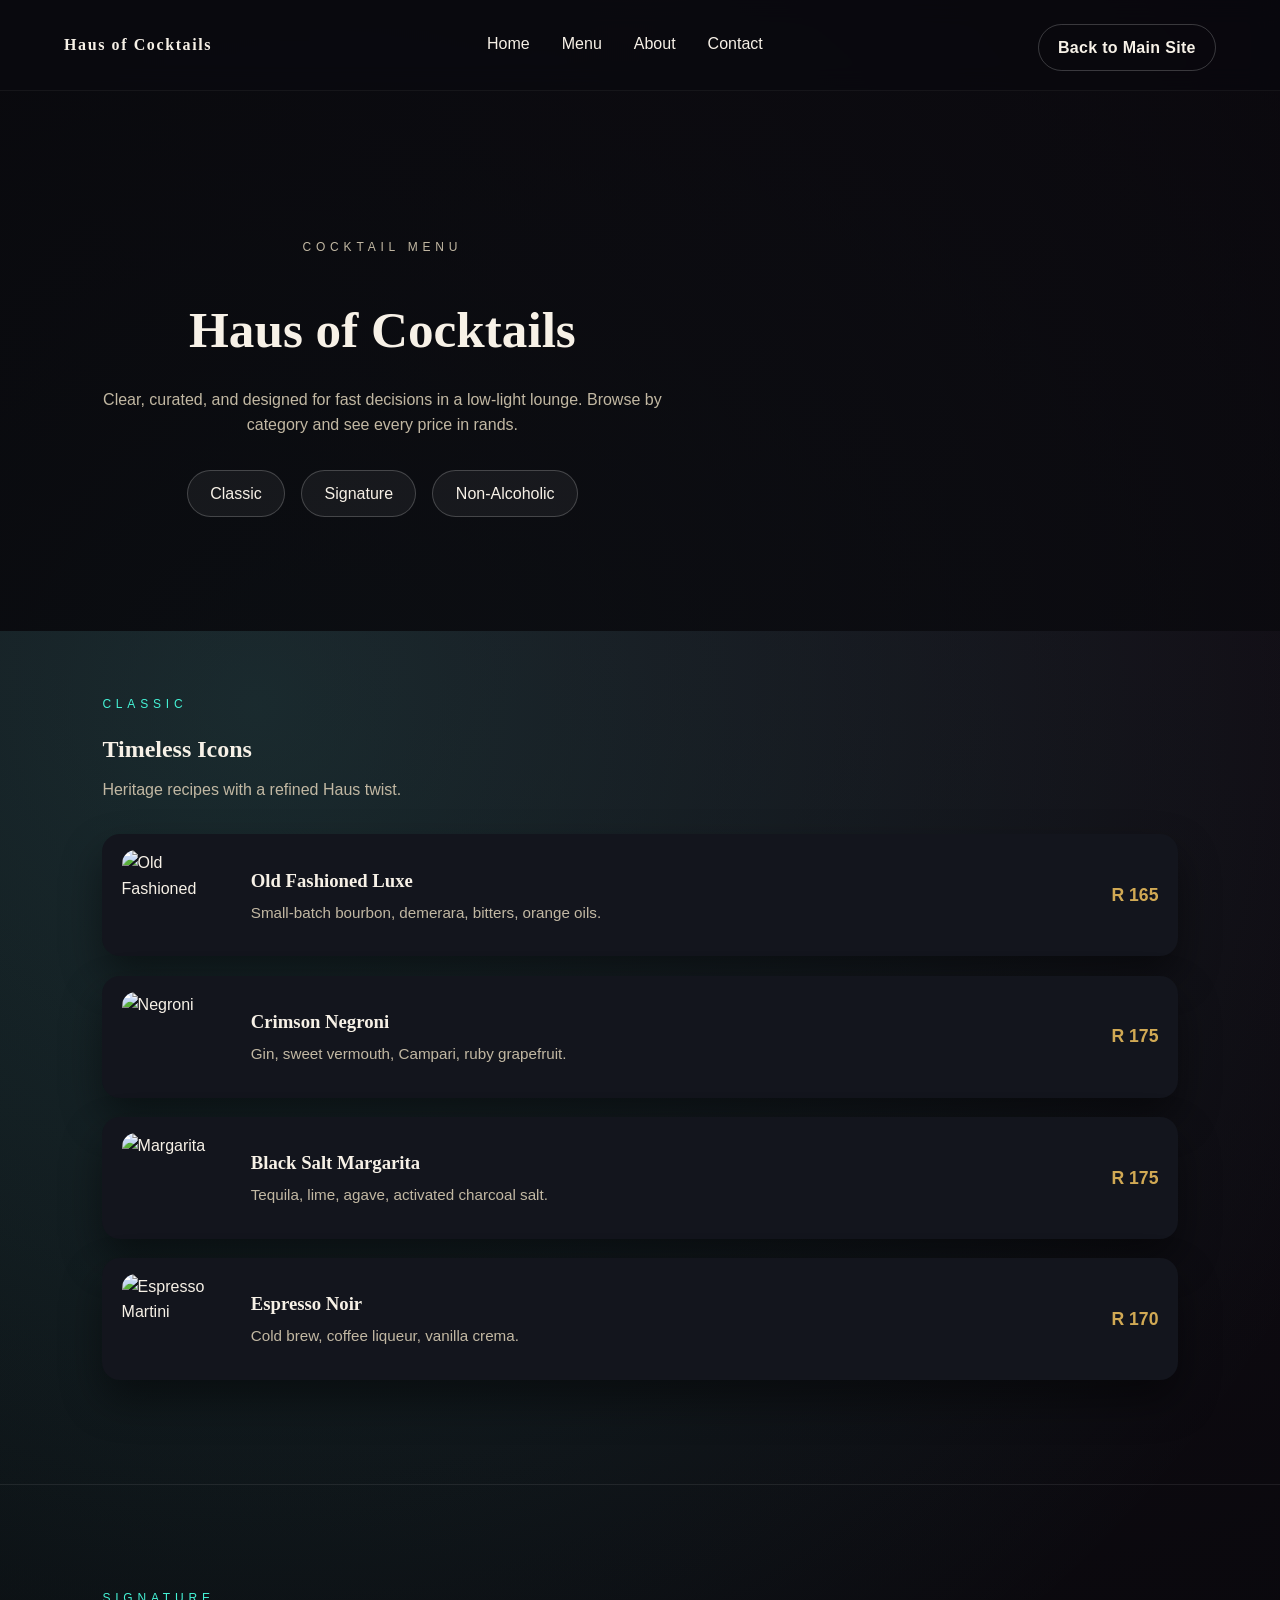
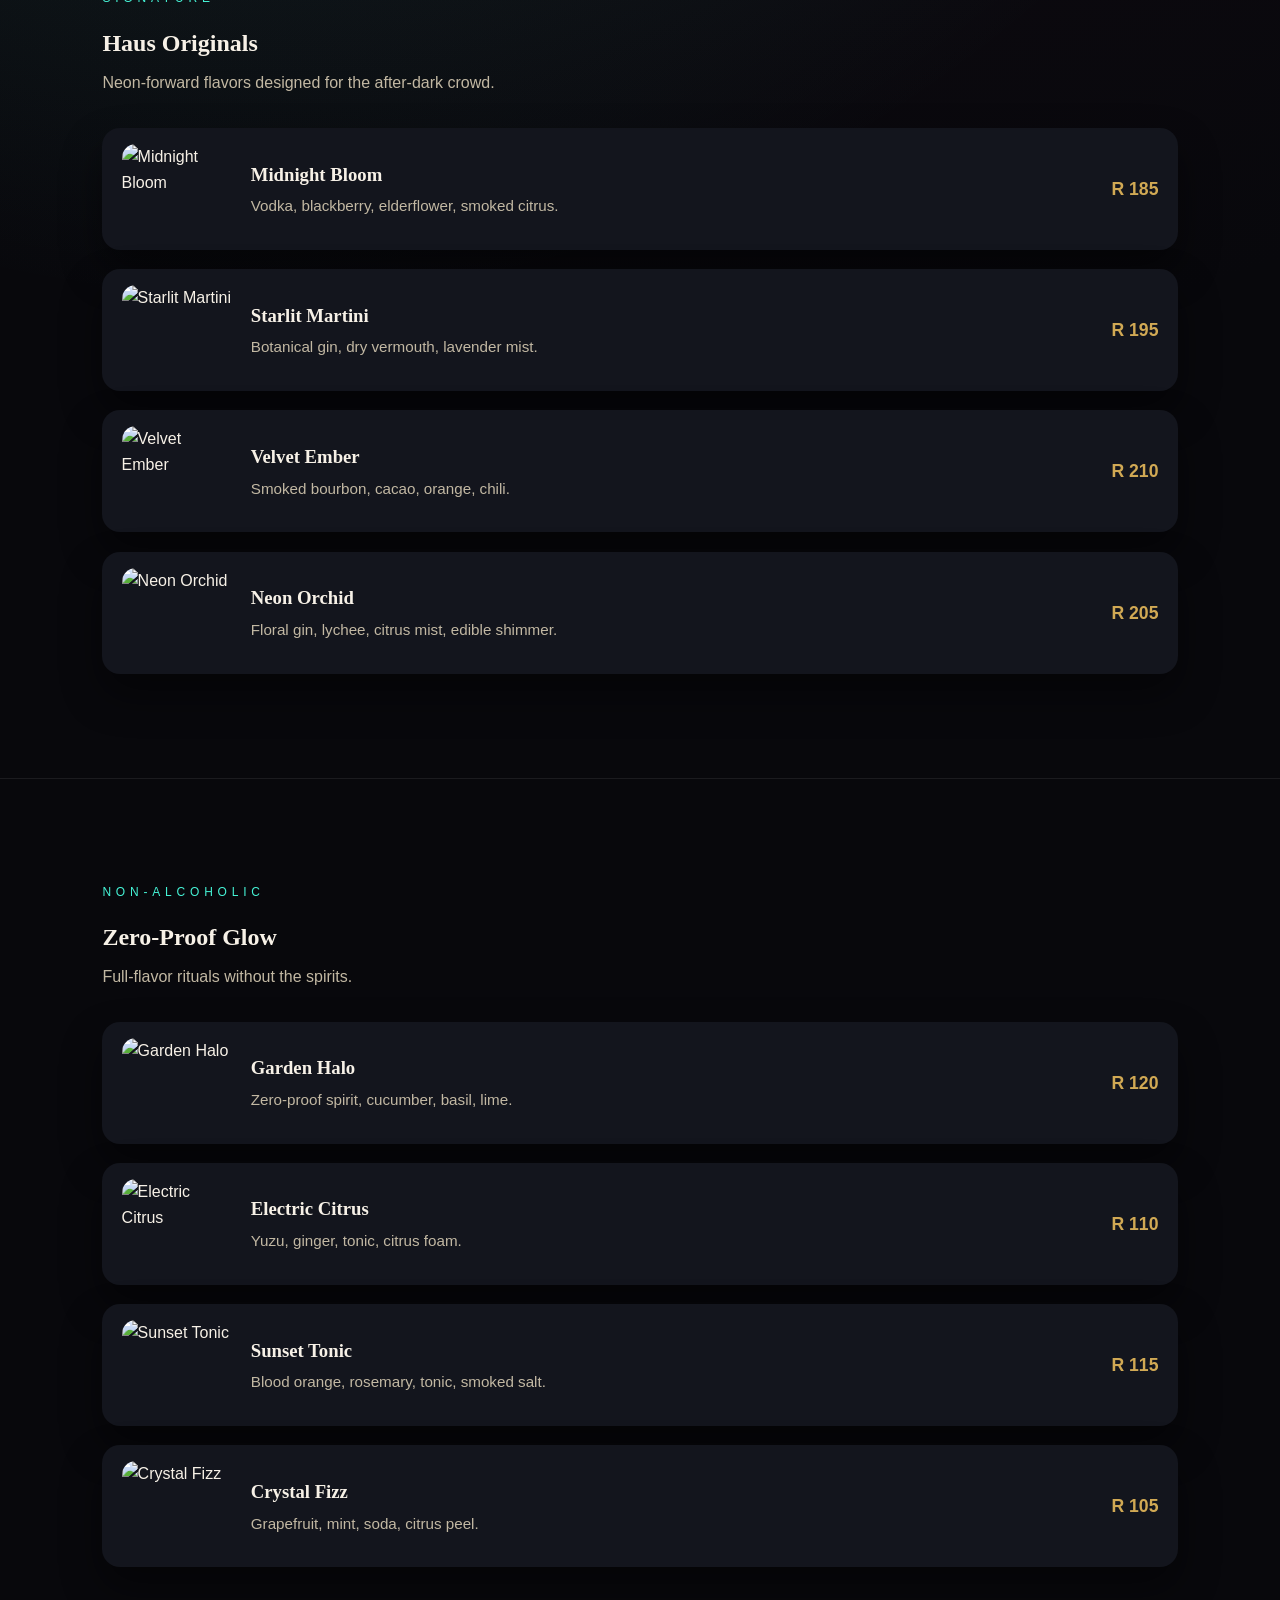
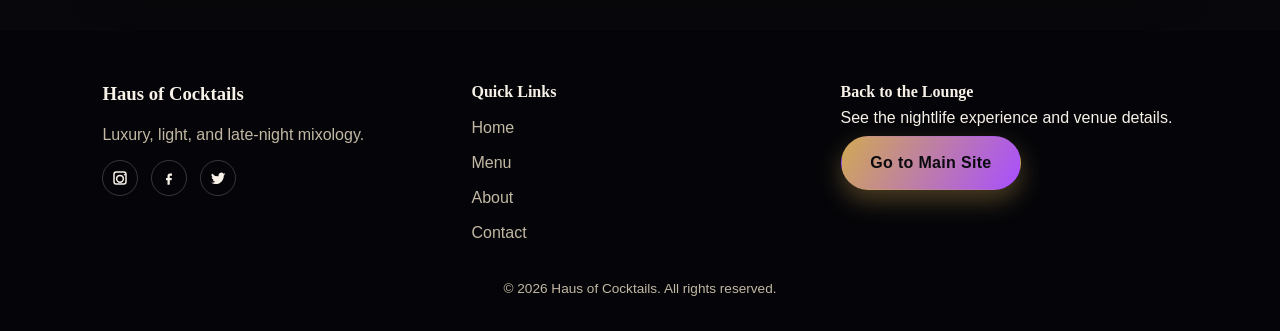
==== commit 2b0c0f80: "fixed error: btn" ====
--- a/products/cocktails.html
+++ b/products/cocktails.html
@@ -27,7 +27,7 @@
         <a href="../index.html#contact">Contact</a>
       </nav>
       <div class="nav-actions">
-        <a class="btn btn-ghost" href="../index.html#menu">Back to Menu</a>
+        <a class="btn btn-ghost" href="../index.html#menu">Back to Main Site</a>
         <button class="nav-toggle" id="nav-toggle" aria-label="Toggle menu" aria-expanded="false">
           <span></span>
           <span></span>
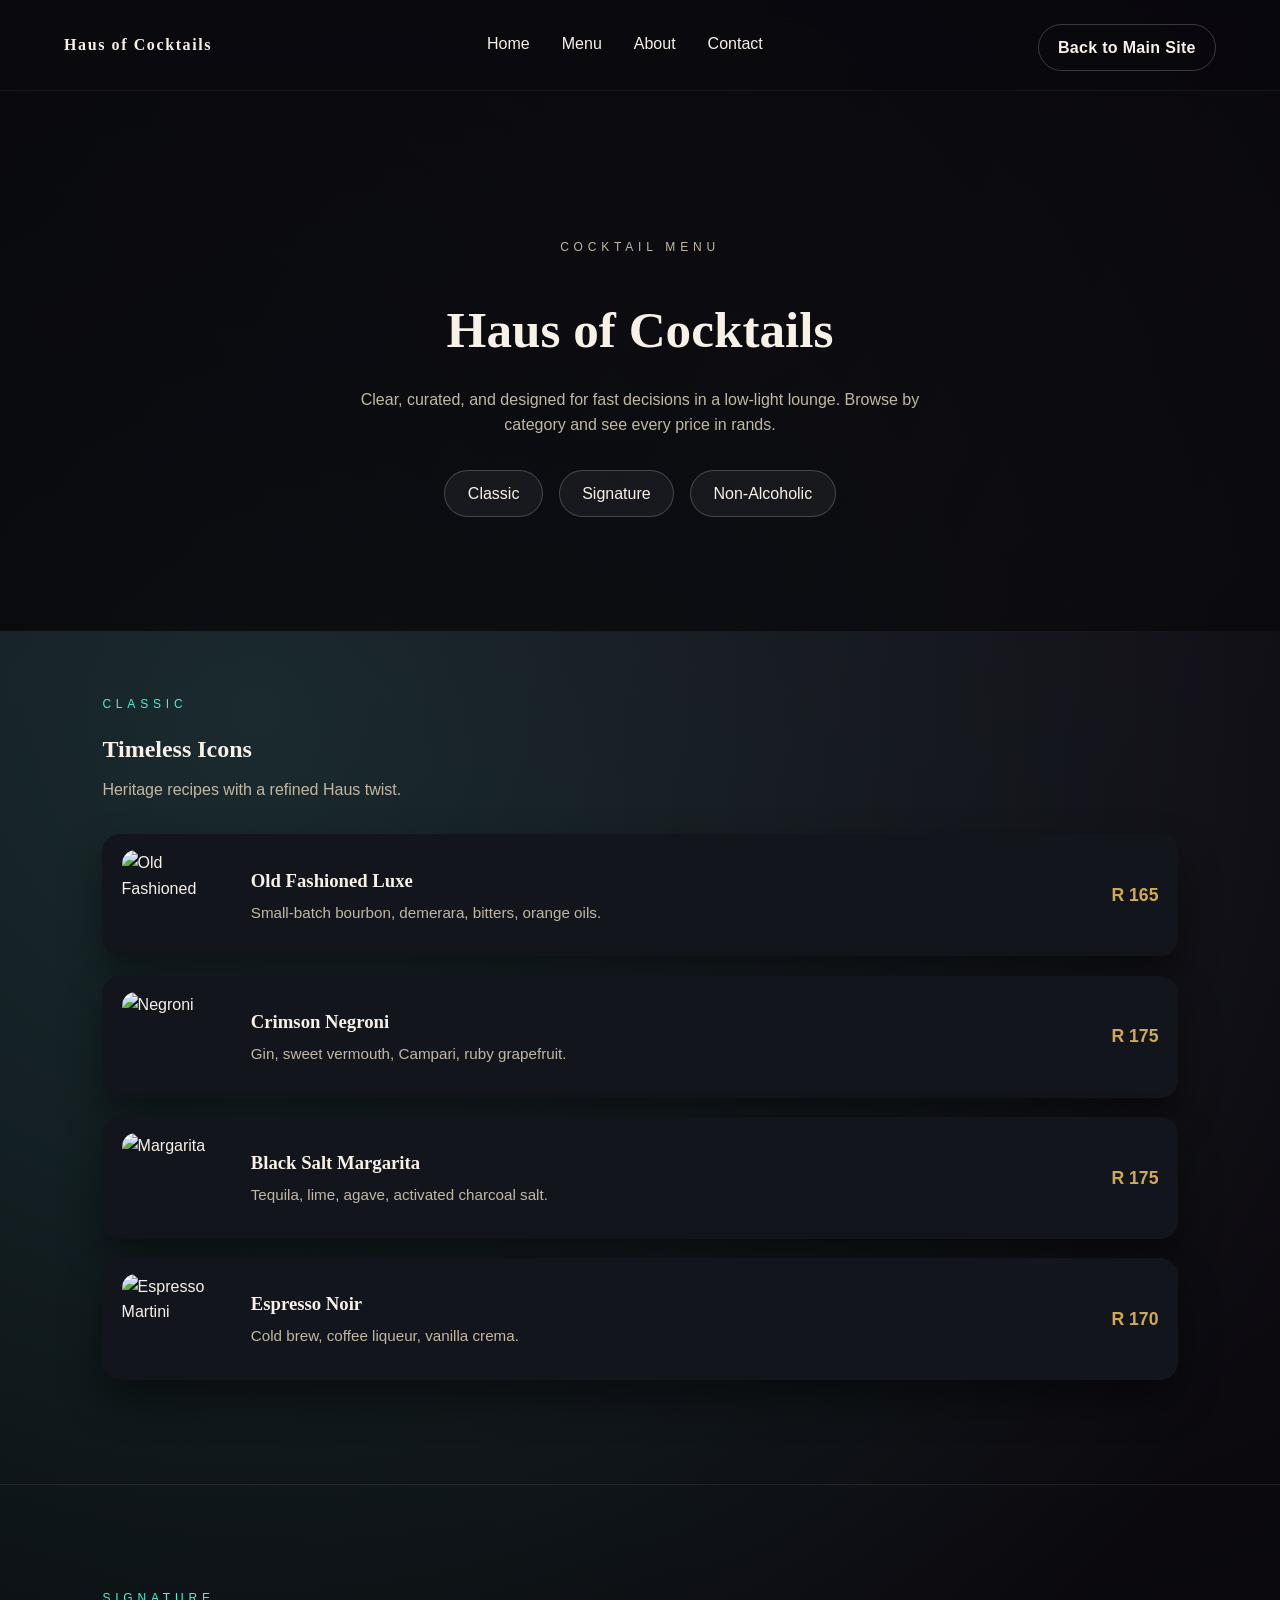
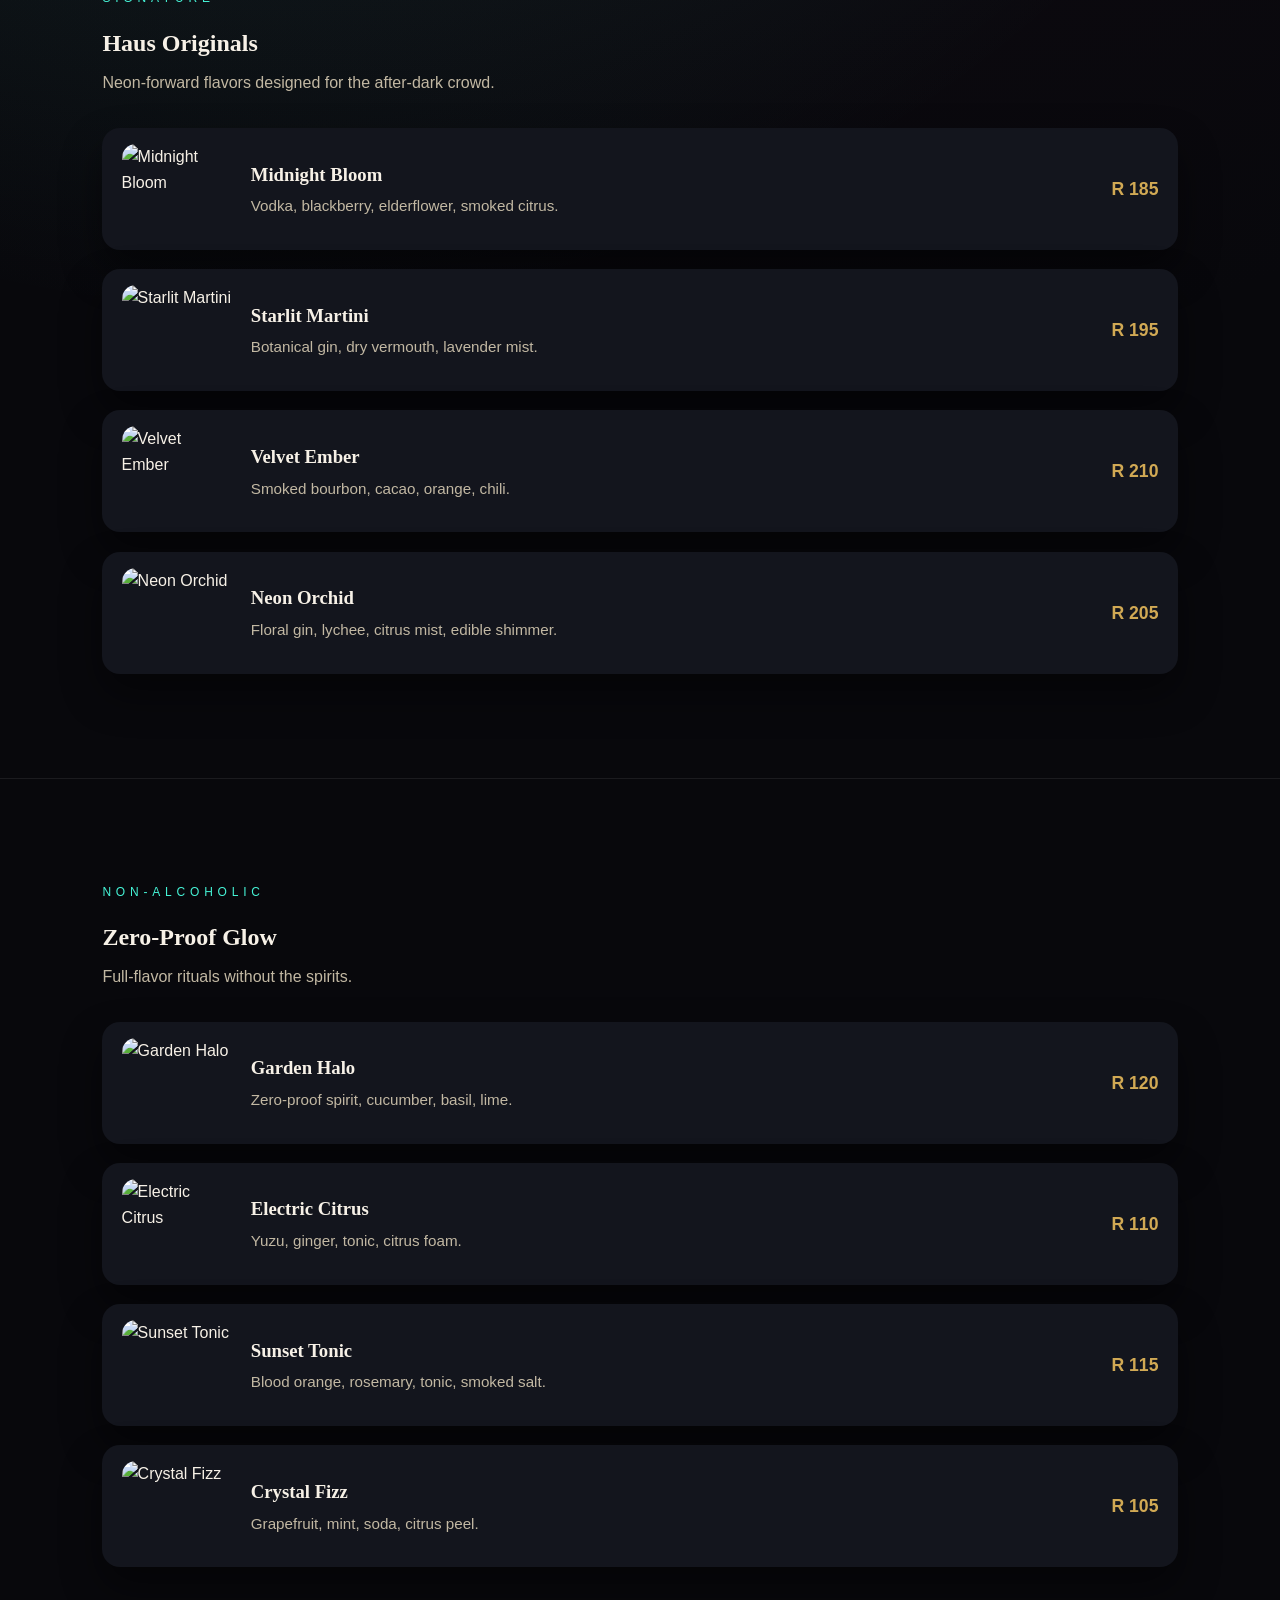
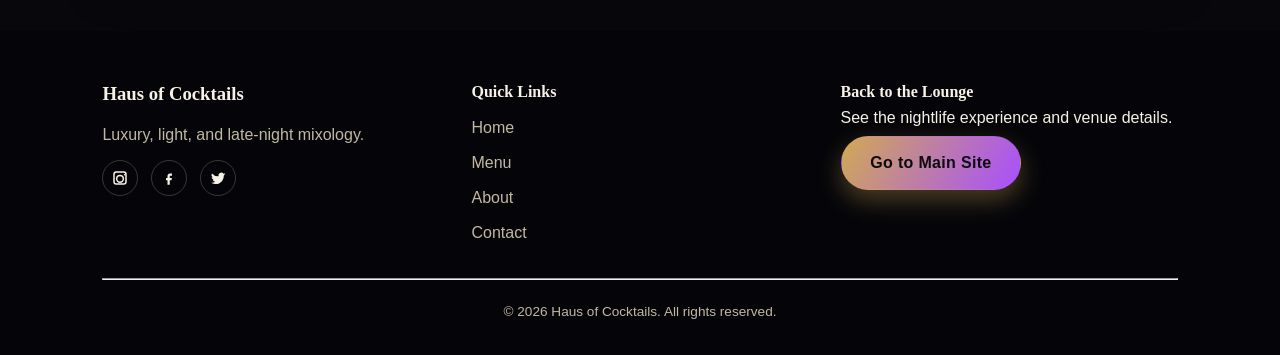
==== commit 84a28cc6: "center aligned hero and added <hr> in footer" ====
--- a/products/cocktails.html
+++ b/products/cocktails.html
@@ -206,7 +206,9 @@
         <a class="btn btn-primary" href="../index.html">Go to Main Site</a>
       </div>
     </div>
+
     <div class="footer-bottom">
+      <hr><br>
       <p>© 2026 Haus of Cocktails. All rights reserved.</p>
     </div>
   </footer>
--- a/assets/index.css
+++ b/assets/index.css
@@ -676,6 +676,12 @@
   text-align: center;
   background: linear-gradient(120deg, rgba(8, 8, 12, 0.9), rgba(8, 8, 12, 0.7)),
     url("https://images.unsplash.com/photo-1486947799489-3fabdd7d32b2?q=80&w=2000&auto=format&fit=crop") center/cover no-repeat;
+}
+
+.cocktails-hero .hero-content {
+  margin: 0 auto;
+  display: grid;
+  justify-items: center;
 }
 
 .cocktails-hero h1 {
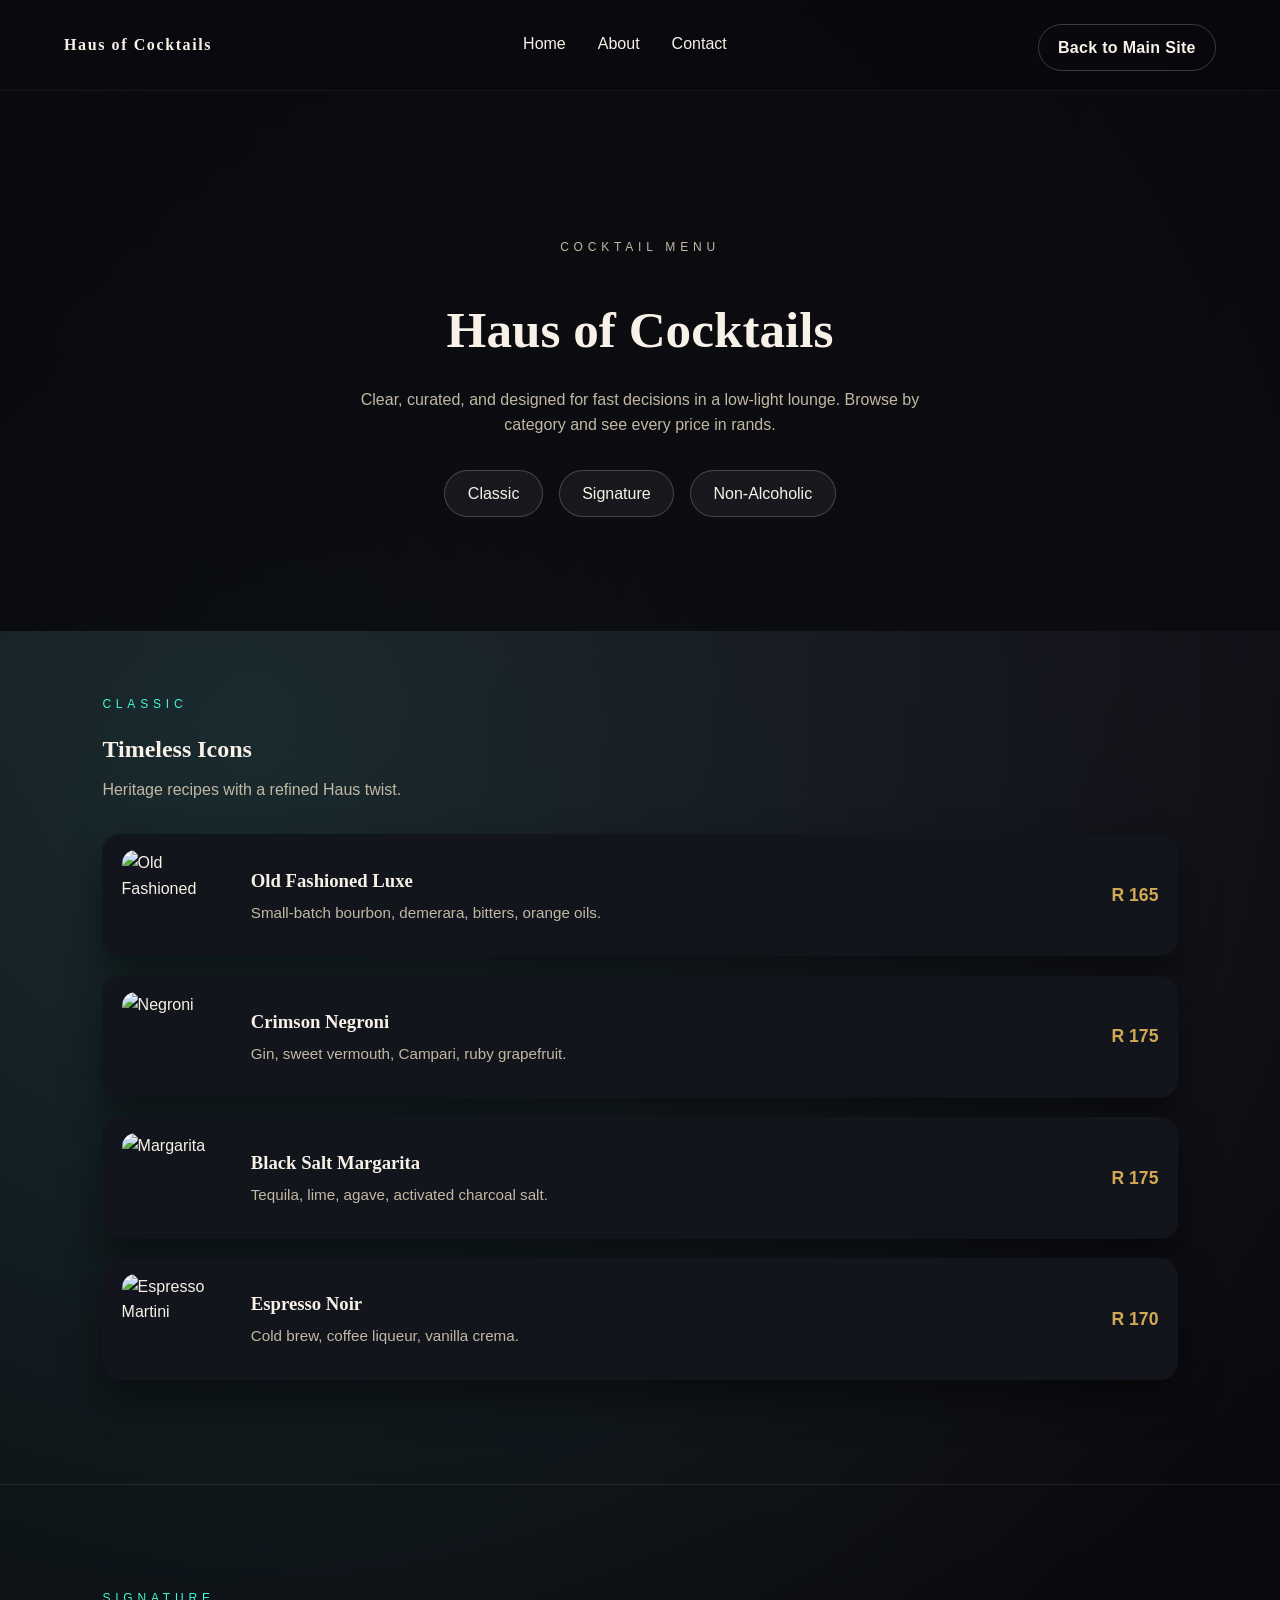
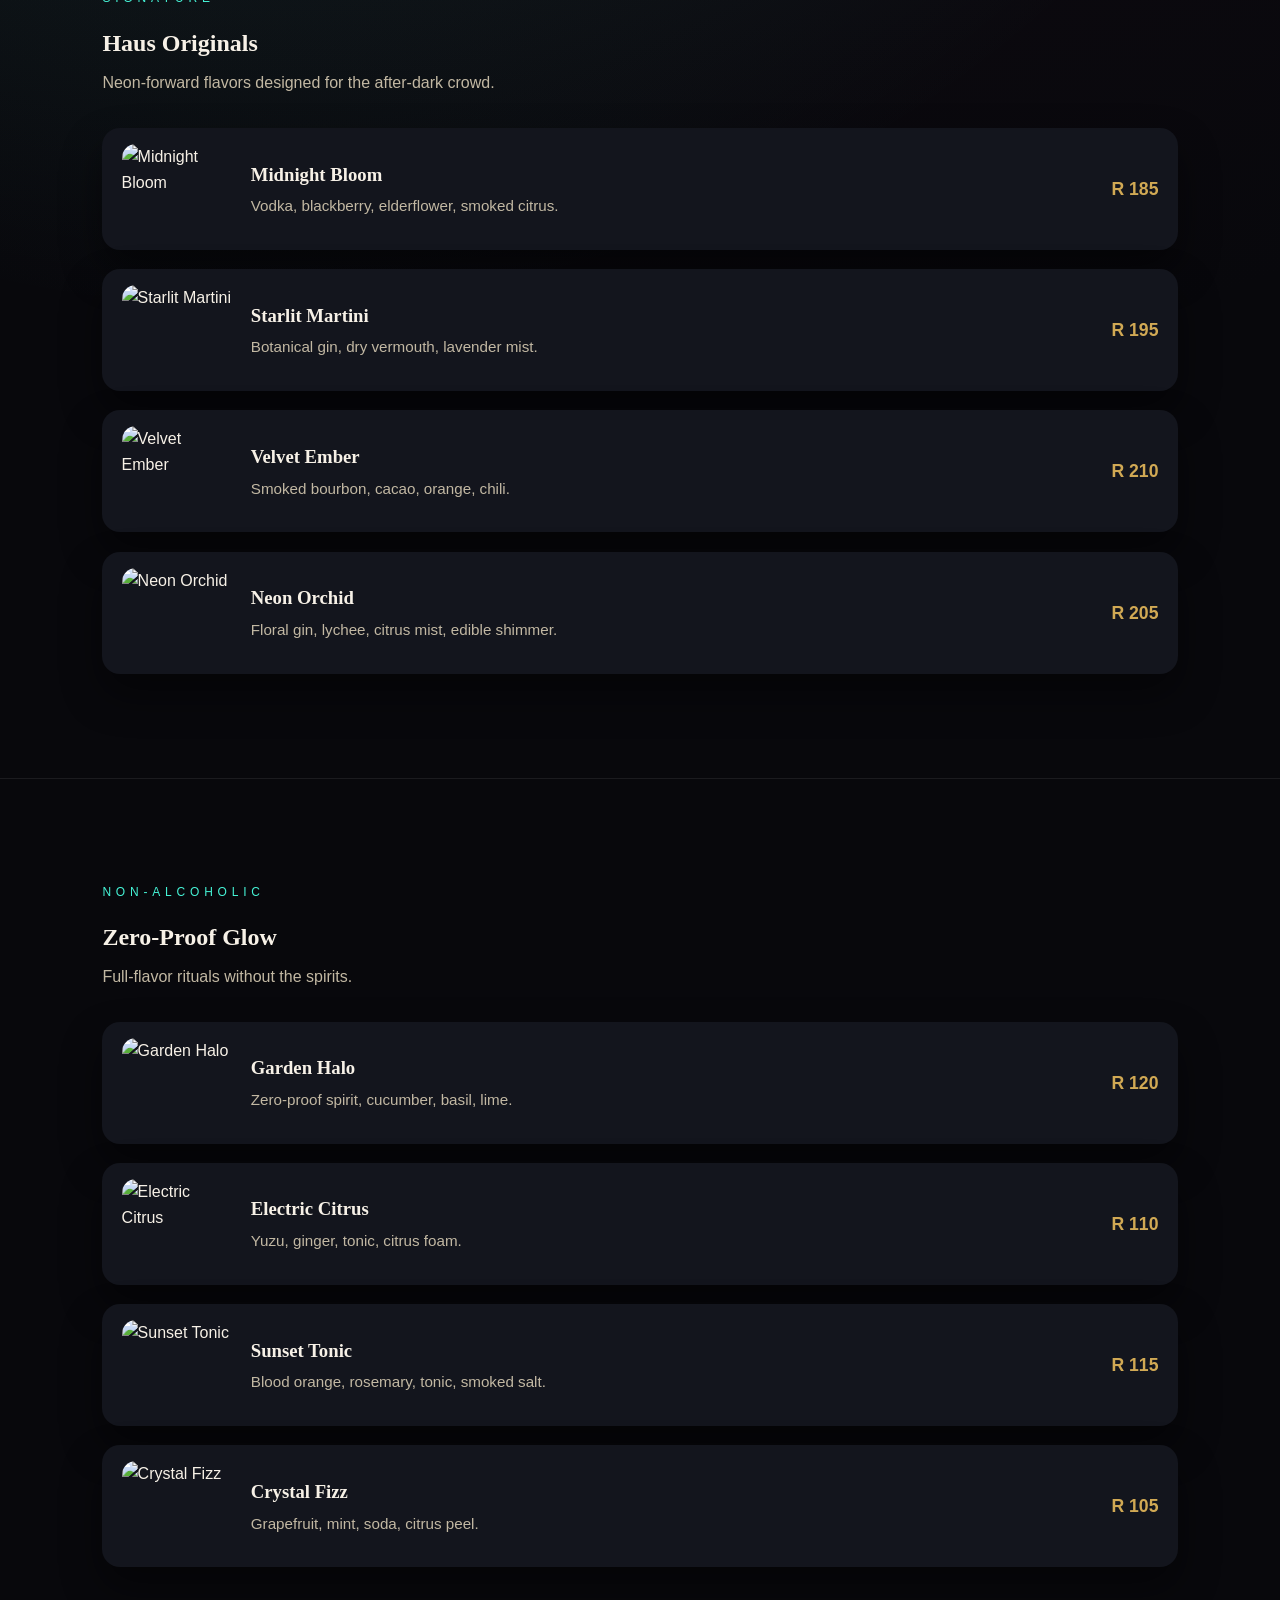
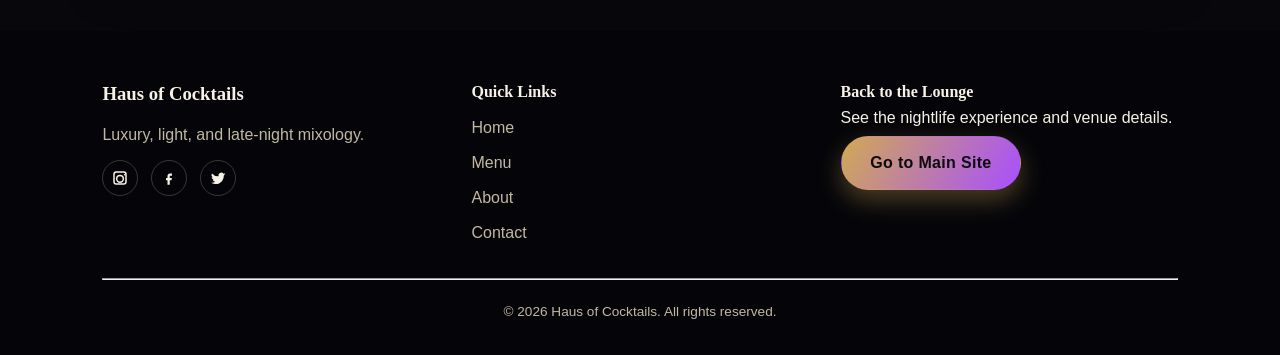
==== commit 44ad1880: "fixed small tweak" ====
--- a/products/cocktails.html
+++ b/products/cocktails.html
@@ -22,7 +22,6 @@
       <a class="logo" href="index.html#home">Haus of Cocktails</a>
       <nav class="nav" id="primary-nav">
         <a href="../index.html#home">Home</a>
-        <a href="../index.html#menu">Menu</a>
         <a href="../index.html#about">About</a>
         <a href="../index.html#contact">Contact</a>
       </nav>
